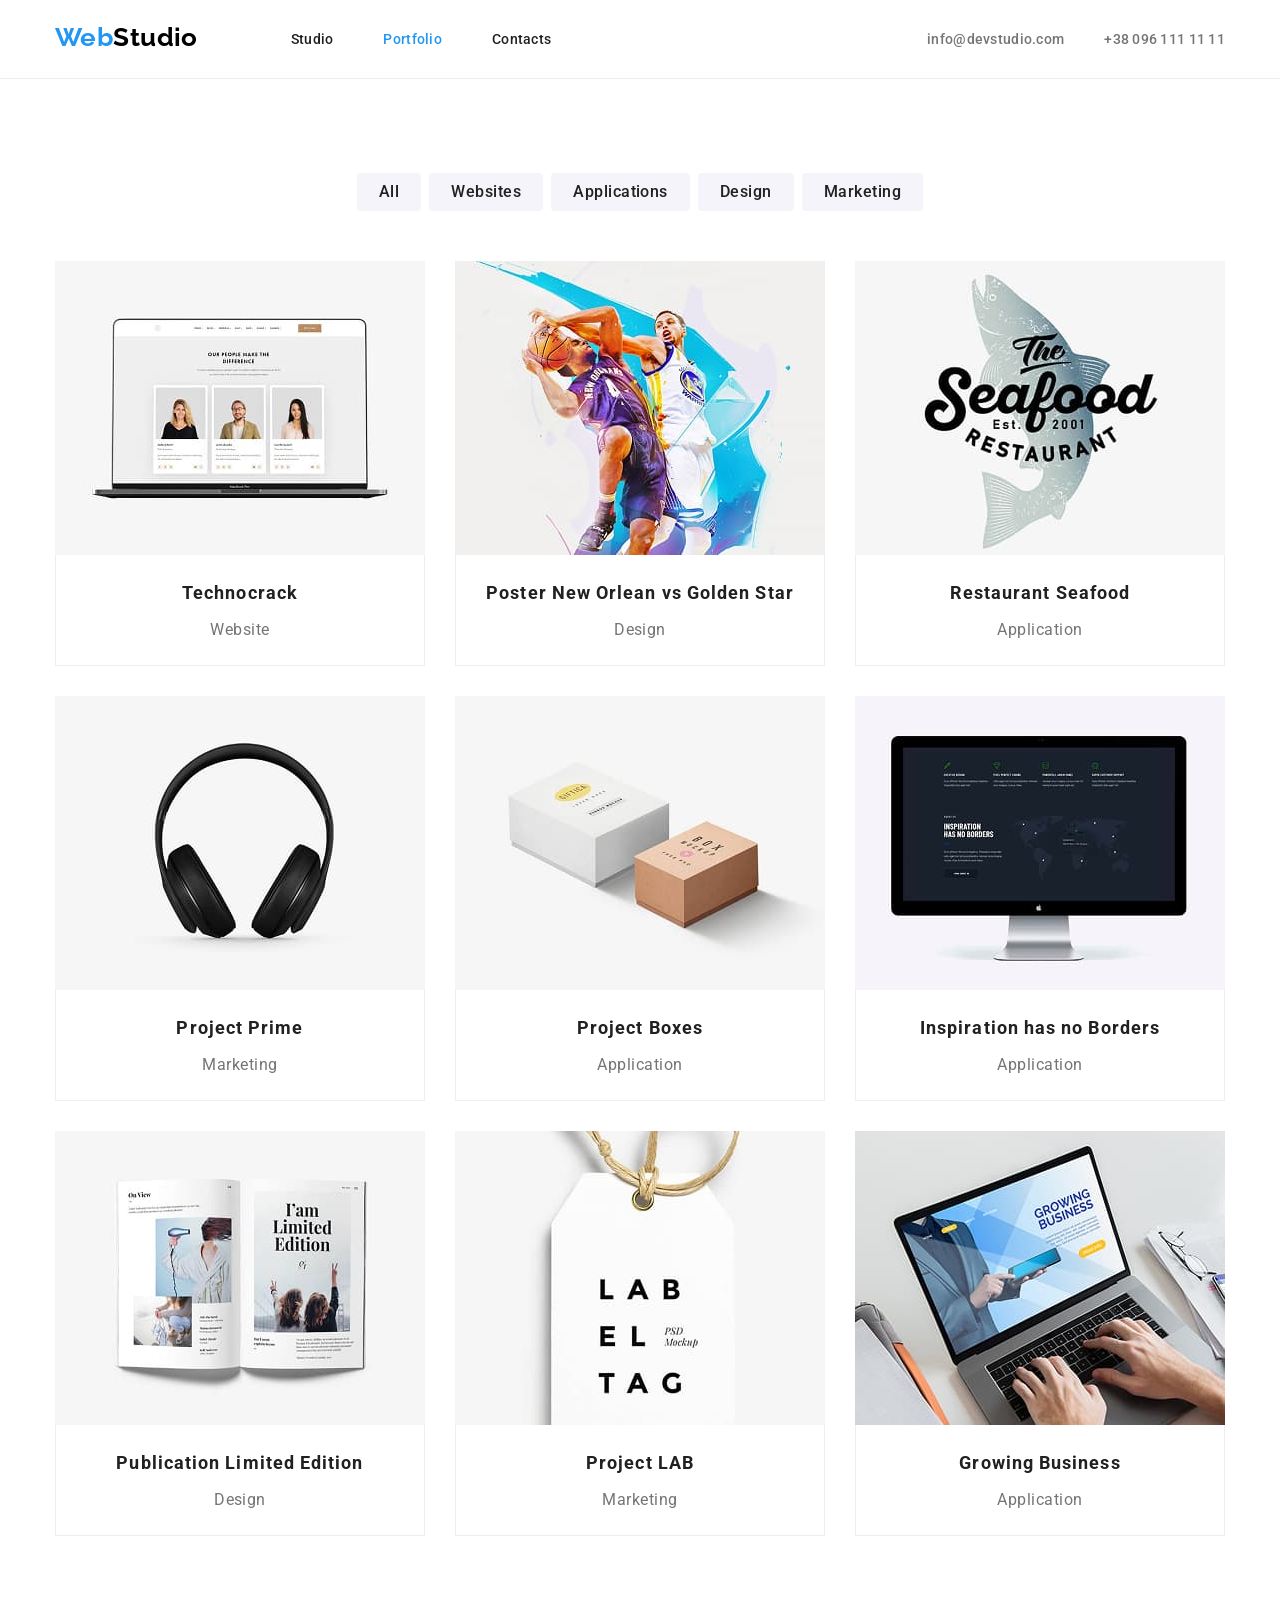
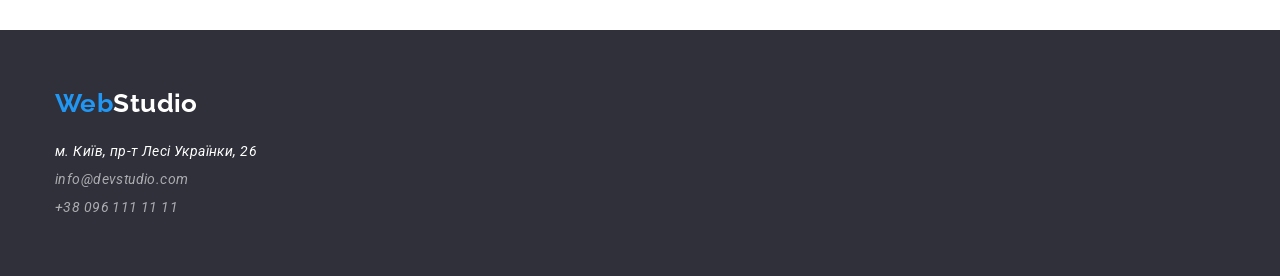
==== portfolio.html @ 304458f9 "basic styles" ====
<!doctype html>
<html lang="en">
  <head>
    <meta charset="UTF-8" />
    <meta name="viewport" content="width=device-width, initial-scale=1.0" />
    <title>WebStudio</title>
    <link rel="preconnect" href="https://fonts.googleapis.com" />
    <link rel="preconnect" href="https://fonts.gstatic.com" crossorigin />
    <link
      href="https://fonts.googleapis.com/css2?family=Raleway:ital,wght@0,100..900;1,100..900&family=Roboto:wght@100..900&display=swap"
      rel="stylesheet"
    />
    <link
      rel="stylesheet"
      href="https://cdnjs.cloudflare.com/ajax/libs/modern-normalize/3.0.1/modern-normalize.min.css"
    />
    <link rel="stylesheet" href="./css/common.css" />
    <link rel="stylesheet" href="./css/header.css" />
    <link rel="stylesheet" href="./css/portfolio.css" />
    <link rel="stylesheet" href="./css/footer.css" />
  </head>
  <body>
    <!-- header -->

    <header>
      <div class="container header-flex">
        <nav class="site-nav">
          <a class="logo" href="./index.html"
            ><span class="logo-accent">Web</span>Studio</a
          >

          <ul class="site-nav-list no-list-style">
            <li class="site-nav-list-item">
              <a class="site-nav-link" href="./index.html">Studio</a>
            </li>
            <li class="site-nav-list-item">
              <a class="site-nav-link current-page" href="./portfolio.html"
                >Portfolio</a
              >
            </li>
            <li class="site-nav-list-item">
              <a class="site-nav-link" href="">Contacts</a>
            </li>
          </ul>
        </nav>

        <ul class="contacts-list no-list-style">
          <li class="contacts-list-item">
            <a class="contacts-list-link" href="mailto:info@devstudio.com"
              >info@devstudio.com</a
            >
          </li>
          <li class="contacts-list-item">
            <a class="contacts-list-link" href="tel:+380961111111"
              >+38 096 111 11 11</a
            >
          </li>
        </ul>
      </div>
    </header>

    <main>
      <!-- Portfolio section -->

      <section class="section">
        <div class="container">
          <h1 class="visually-hidden">Portfolio</h1>
          <ul class="filter no-list-style">
            <li><button class="btn filter-btn" type="button">All</button></li>
            <li>
              <button class="btn filter-btn" type="button">Websites</button>
            </li>
            <li>
              <button class="btn filter-btn" type="button">Applications</button>
            </li>
            <li>
              <button class="btn filter-btn" type="button">Design</button>
            </li>
            <li>
              <button class="btn filter-btn" type="button">Marketing</button>
            </li>
          </ul>

          <ul class="portfolio-list no-list-style">
            <li>
              <a href="">
                <article class="product-card">
                  <img
                    src="./images/portfolio/technocrack.jpg"
                    alt="website technocrack"
                    width="370"
                    height="294"
                  />
                  <div class="card-descr-group">
                    <h2 class="card-title">Technocrack</h2>
                    <p class="card-descr">Website</p>
                  </div>
                </article>
              </a>
            </li>
            <li>
              <a href="">
                <article class="product-card">
                  <img
                    src="./images/portfolio/basketball.jpg"
                    alt="2 basketball players"
                    width="370"
                    height="294"
                  />
                  <div class="card-descr-group">
                    <h2 class="card-title">Poster New Orlean vs Golden Star</h2>
                    <p class="card-descr">Design</p>
                  </div>
                </article>
              </a>
            </li>
            <li>
              <a href="">
                <article class="product-card">
                  <img
                    src="./images/portfolio/seafood.jpg"
                    alt="seafood restaurant logo"
                    width="370"
                    height="294"
                  />
                  <div class="card-descr-group">
                    <h2 class="card-title">Restaurant Seafood</h2>
                    <p class="card-descr">Application</p>
                  </div>
                </article>
              </a>
            </li>
            <li>
              <a href="">
                <article class="product-card">
                  <img
                    src="./images/portfolio/project-prime.jpg"
                    alt="headphones"
                    width="370"
                    height="294"
                  />
                  <div class="card-descr-group">
                    <h2 class="card-title">Project Prime</h2>
                    <p class="card-descr">Marketing</p>
                  </div>
                </article>
              </a>
            </li>
            <li>
              <a href="">
                <article class="product-card">
                  <img
                    src="./images/portfolio/project-boxes.jpg"
                    alt="2 boxes"
                    width="370"
                    height="294"
                  />
                  <div class="card-descr-group">
                    <h2 class="card-title">Project Boxes</h2>
                    <p class="card-descr">Application</p>
                  </div>
                </article>
              </a>
            </li>
            <li>
              <a href="">
                <article class="product-card">
                  <img
                    src="./images/portfolio/Inspiration-has-no-borders.jpg"
                    alt="monitor"
                    width="370"
                    height="294"
                  />
                  <div class="card-descr-group">
                    <h2 class="card-title">Inspiration has no Borders</h2>
                    <p class="card-descr">Application</p>
                  </div>
                </article>
              </a>
            </li>
            <li>
              <a href="">
                <article class="product-card">
                  <img
                    src="./images/portfolio/book.jpg"
                    alt="book"
                    width="370"
                    height="294"
                  />
                  <div class="card-descr-group">
                    <h2 class="card-title">Publication Limited Edition</h2>
                    <p class="card-descr">Design</p>
                  </div>
                </article>
              </a>
            </li>
            <li>
              <a href="">
                <article class="product-card">
                  <img
                    src="./images/portfolio/project-lab.jpg"
                    alt="lable"
                    width="370"
                    height="294"
                  />
                  <div class="card-descr-group">
                    <h2 class="card-title">Project LAB</h2>
                    <p class="card-descr">Marketing</p>
                  </div>
                </article>
              </a>
            </li>
            <li>
              <a href="">
                <article class="product-card">
                  <img
                    src="./images/portfolio/desktop-app.jpg"
                    alt="typing hands on laptop keyboard"
                    width="370"
                    height="294"
                  />
                  <div class="card-descr-group">
                    <h2 class="card-title">Growing Business</h2>
                    <p class="card-descr">Application</p>
                  </div>
                </article>
              </a>
            </li>
          </ul>
        </div>
      </section>
    </main>

    <!-- Footer -->

    <footer class="footer">
      <div class="container">
        <a class="logo" href="./index.html"
          ><span class="logo-accent">Web</span>Studio</a
        >
        <address class="address">
          <p class="address-text">м. Київ, пр-т Лесі Українки, 26</p>

          <a class="address-link" href="mailto:info@devstudio.com"
            >info@devstudio.com</a
          >
          <a class="address-link" href="tel:+380961111111">+38 096 111 11 11</a>
        </address>
      </div>
    </footer>
  </body>
</html>
---- css/common.css ----
:root {
  --primary-gap: 30px;

  --primary-font-family: 'Roboto', sans-serif;
  --secondary-font-family: 'Raleway', sans-serif;

  --primary-font-color: #212121;
  --secondary-font-color: #757575;

  --accent-color: #2196f3;

  --primary-bg-color: #ffffff;
  --secondary-bg-color: #f5f4fa;

  --white-color: #ffffff;
  --black-color: #000000;
}

body {
  font-family: var(--primary-font-family);
  font-weight: 400;
  font-size: 14px;
  line-height: 1;
  letter-spacing: 0.03em;

  color: var(--primary-font-color);
  background-color: var(--primary-bg-color);
}

h1,
h2,
h3,
h4,
h5,
h6 {
  margin: 0;
  padding: 0;
}

img {
  display: block;
  max-width: 100%;
  height: auto;
}

a {
  text-decoration: none;
}

p {
  margin: 0;
}

.container {
  max-width: 1200px;
  padding: 0 15px;
  margin: 0 auto;
}

.section {
  padding: 94px 0;
}

.no-list-style {
  margin: 0;
  padding: 0;
  list-style: none;
}

.site-nav-link.current-page {
  color: var(--accent-color);
}

.visually-hidden {
  position: absolute;
  width: 0;
  height: 0;
  margin: -1px;
  border: 0;
  padding: 0;

  white-space: nowrap;
  clip-path: inset(100%);
  clip: rect(0 0 0 0);
  overflow: hidden;
}

.btn {
  border: none;
  border-radius: 4px;

  font-size: 16px;
}
---- css/header.css ----
header {
  border-bottom: 1px solid #ececec;
}
/* Site nav */

.header-flex {
  display: flex;
  flex-wrap: wrap;
  justify-content: space-between;
  align-items: center;
}

.site-nav {
  display: flex;
  flex-wrap: wrap;
}

.logo {
  display: inline-block;
  padding: 24px 0;
  font-family: var(--secondary-font-family);
  font-weight: 700;
  font-size: 26px;
  line-height: 1;

  color: var(--black-color);
}

.logo-accent {
  color: var(--accent-color);
}

.site-nav-list {
  display: flex;
  flex-wrap: wrap;
  align-items: center;
  margin-left: 93px;
  gap: 50px;
}

.site-nav-list,
.contacts-list-link {
  font-weight: 500;
}

.site-nav-link {
  display: inline-block;
  padding: 32px 0;

  letter-spacing: 0.02em;
  color: var(--primary-font-color);
}

.site-nav-link:hover,
.site-nav-link:focus,
.contacts-list-link:hover,
.contacts-list-link:focus {
  color: var(--accent-color);
}

.contacts-list {
  display: flex;
  flex-wrap: wrap;
  gap: 40px;
}

.contacts-list-link {
  display: inline-block;
  padding: 32px 0;

  letter-spacing: 0.02em;
  color: var(--secondary-font-color);
}
---- css/portfolio.css ----
/* Filter */

.filter {
  display: flex;
  flex-wrap: wrap;
  justify-content: center;
  gap: 8px;
}

.filter-btn {
  padding: 6px 22px;

  font-weight: 500;
  line-height: 1.63;
  letter-spacing: 0.03em;

  color: var(--primary-font-color);
  background-color: var(--secondary-bg-color);
}

.filter-btn:hover,
.filter-btn:focus {
  cursor: pointer;

  color: var(--white-color);
  background-color: var(--accent-color);
  box-shadow: 0px 3px 1px 0px #0000001a;
}

/* Portfolio */

.portfolio-list {
  display: flex;
  flex-wrap: wrap;
  gap: var(--primary-gap);
  margin-top: 50px;
}

.product-card {
  background-color: var(--white-color);
}

.card-descr-group {
  padding: 20px 24px;
  border-left: 1px solid #eeeeee;
  border-right: 1px solid #eeeeee;
  border-bottom: 1px solid #eeeeee;

  text-align: center;
}

.card-title {
  font-weight: 700;
  font-size: 18px;
  line-height: 2;
  letter-spacing: 0.06em;
  color: var(--primary-font-color);
}

.card-descr {
  padding-top: 4px;

  font-size: 16px;
  line-height: 1.88;
  letter-spacing: 0.03em;
  color: var(--secondary-font-color);
}
---- css/footer.css ----
.footer {
  padding: 60px 0;

  background-color: #2f303a;
}

.footer .logo {
  padding: 0;

  color: var(--white-color);
}

.address-text {
  margin-top: 28px;

  color: var(--white-color);
}

.address-text,
.address-link {
  line-height: 1.14;
}

.address-link {
  display: block;
  margin-top: 12px;

  color: rgba(255, 255, 255, 0.6);
}

.address-link:hover {
  color: var(--white-color);
}
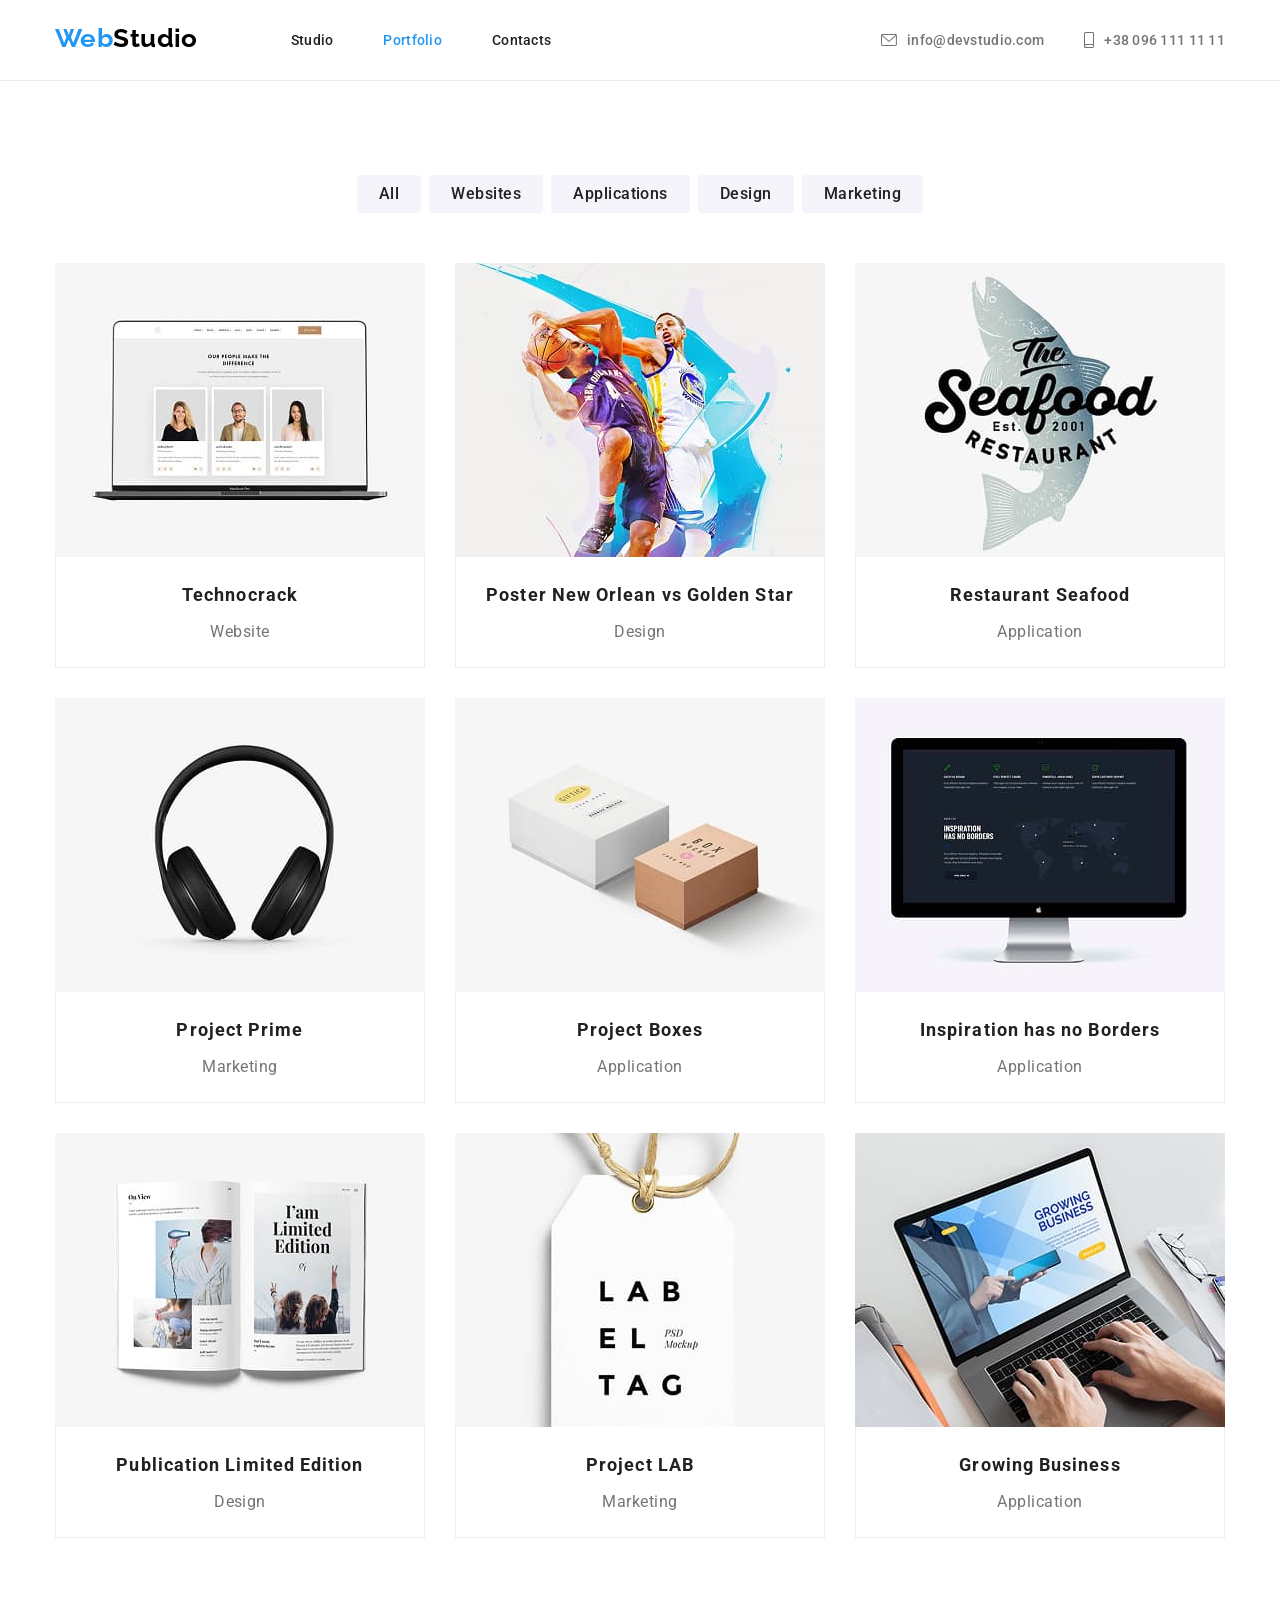
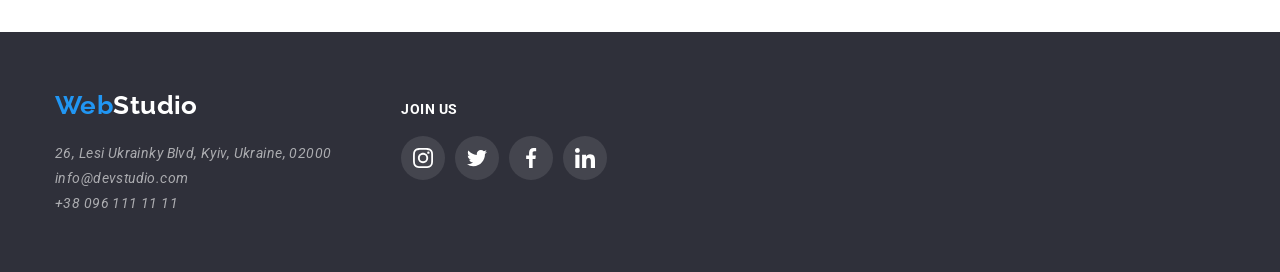
==== commit 8a858140: "feat(layout): add clients section and social icons - Added SVG sprite integration for icons - Implem" ====
--- a/portfolio.html
+++ b/portfolio.html
@@ -18,6 +18,7 @@
     <link rel="stylesheet" href="./css/header.css" />
     <link rel="stylesheet" href="./css/portfolio.css" />
     <link rel="stylesheet" href="./css/footer.css" />
+    <link rel="stylesheet" href="./css/social.css" />
   </head>
   <body>
     <!-- header -->
@@ -46,13 +47,20 @@
 
         <ul class="contacts-list no-list-style">
           <li class="contacts-list-item">
-            <a class="contacts-list-link" href="mailto:info@devstudio.com"
-              >info@devstudio.com</a
+            <a class="contacts-list-link" href="mailto:info@devstudio.com">
+              <svg class="contacts-list-icon" width="16" height="12">
+                <use href="./images/svg/sprite.svg#envelope"></use>
+              </svg>
+              info@devstudio.com</a
             >
           </li>
+
           <li class="contacts-list-item">
-            <a class="contacts-list-link" href="tel:+380961111111"
-              >+38 096 111 11 11</a
+            <a class="contacts-list-link" href="tel:+380961111111">
+              <svg class="contacts-list-icon" width="10" height="16">
+                <use href="./images/svg/sprite.svg#smartphone"></use>
+              </svg>
+              +38 096 111 11 11</a
             >
           </li>
         </ul>
@@ -234,18 +242,77 @@
     <!-- Footer -->
 
     <footer class="footer">
-      <div class="container">
-        <a class="logo" href="./index.html"
-          ><span class="logo-accent">Web</span>Studio</a
-        >
-        <address class="address">
-          <p class="address-text">м. Київ, пр-т Лесі Українки, 26</p>
-
-          <a class="address-link" href="mailto:info@devstudio.com"
-            >info@devstudio.com</a
+      <div class="container footer-flex">
+        <div class="footer-address-group">
+          <a class="logo" href="./index.html"
+            ><span class="logo-accent">Web</span>Studio</a
           >
-          <a class="address-link" href="tel:+380961111111">+38 096 111 11 11</a>
-        </address>
+          <address class="address">
+            <a
+              class="address-link"
+              href="https://www.google.com/maps/place/Lesi+Ukrainky+Blvd,+26,+Kyiv,+Ukraine,+02000/@50.4269623,30.5365476,17z/data=!4m15!1m8!3m7!1s0x40d4cf0e0523dcbb:0xa691be4b6b7d4104!2sLesi+Ukrainky+Blvd,+26,+Kyiv,+Ukraine,+02000!3b1!8m2!3d50.4269589!4d30.5391279!16s%2Fg%2F11tcjrqxc6!3m5!1s0x40d4cf0e0523dcbb:0xa691be4b6b7d4104!8m2!3d50.4269589!4d30.5391279!16s%2Fg%2F11tcjrqxc6?authuser=0&entry=ttu&g_ep=EgoyMDI2MDYyNC4wIKXMDSoASAFQAw%3D%3D"
+              >26, Lesi Ukrainky Blvd, Kyiv, Ukraine, 02000</a
+            >
+
+            <a class="address-link" href="mailto:info@devstudio.com"
+              >info@devstudio.com</a
+            >
+            <a class="address-link" href="tel:+380961111111"
+              >+38 096 111 11 11</a
+            >
+          </address>
+        </div>
+
+        <section>
+          <h2 class="join-us-title">JOIN US</h2>
+
+          <ul class="social-list footer-social-list no-list-style">
+            <li class="social-list-item">
+              <a
+                class="social-link footer-social-link-color"
+                href="https://instagram.com"
+                aria-label="instagram link"
+              >
+                <svg class="social-icon" width="20" height="20">
+                  <use href="./images/svg/sprite.svg#instagram"></use>
+                </svg>
+              </a>
+            </li>
+            <li class="social-list-item">
+              <a
+                class="social-link footer-social-link-color"
+                href="https://twitter.com"
+                aria-label="twitter link"
+              >
+                <svg class="social-icon" width="20" height="20">
+                  <use href="./images/svg/sprite.svg#twitter"></use>
+                </svg>
+              </a>
+            </li>
+            <li class="social-list-item">
+              <a
+                class="social-link footer-social-link-color"
+                href="https://www.facebook.com/"
+                aria-label="facebook link"
+              >
+                <svg class="social-icon" width="20" height="20">
+                  <use href="./images/svg/sprite.svg#facebook"></use>
+                </svg>
+              </a>
+            </li>
+            <li class="social-list-item">
+              <a
+                class="social-link footer-social-link-color"
+                href="https://www.linkedin.com/"
+                aria-label="linkedin link"
+              >
+                <svg class="social-icon" width="20" height="20">
+                  <use href="./images/svg/sprite.svg#linkedin"></use>
+                </svg>
+              </a>
+            </li>
+          </ul>
+        </section>
       </div>
     </footer>
   </body>
--- a/css/common.css
+++ b/css/common.css
@@ -14,6 +14,8 @@
 
   --white-color: #ffffff;
   --black-color: #000000;
+  --hero-overlay-color: rgba(47, 48, 58, 0.4);
+  --secondary-color: #afb1b8;
 }
 
 body {
@@ -90,4 +92,6 @@
   border-radius: 4px;
 
   font-size: 16px;
+
+  cursor: pointer;
 }
--- a/css/header.css
+++ b/css/header.css
@@ -61,13 +61,20 @@
 .contacts-list {
   display: flex;
   flex-wrap: wrap;
+  align-items: center;
   gap: 40px;
 }
 
 .contacts-list-link {
-  display: inline-block;
+  display: flex;
+  align-items: center;
+  gap: 10px;
   padding: 32px 0;
 
   letter-spacing: 0.02em;
   color: var(--secondary-font-color);
 }
+
+.contacts-list-icon {
+  fill: currentColor;
+}
--- a/css/footer.css
+++ b/css/footer.css
@@ -10,24 +10,38 @@
   color: var(--white-color);
 }
 
-.address-text {
+.address {
   margin-top: 28px;
-
-  color: var(--white-color);
 }
 
-.address-text,
 .address-link {
   line-height: 1.14;
 }
 
 .address-link {
   display: block;
-  margin-top: 12px;
 
   color: rgba(255, 255, 255, 0.6);
 }
 
-.address-link:hover {
+.address-link:not(:first-child) {
+  margin-top: 9px;
+}
+
+.address-link:hover,
+.address-link:focus {
   color: var(--white-color);
 }
+
+.footer-flex {
+  display: flex;
+  gap: 70px;
+
+  align-items: baseline;
+}
+
+.join-us-title {
+  font-weight: 700;
+  font-size: 14px;
+  color: var(--white-color);
+}
--- a/css/social.css
+++ b/css/social.css
@@ -0,0 +1,36 @@
+.social-list {
+  display: flex;
+  gap: 10px;
+  margin-top: 16px;
+}
+
+.social-link {
+  display: block;
+
+  width: 44px;
+  height: 44px;
+  padding: 12px;
+  border-radius: 50%;
+
+  color: var(--secondary-color);
+  background-color: var(--white-color);
+}
+
+.social-icon {
+  fill: currentColor;
+}
+
+.social-link:hover,
+.social-link:focus {
+  background-color: var(--accent-color);
+  color: var(--white-color);
+}
+
+.footer-social-list {
+  margin-top: 20px;
+}
+
+.footer-social-link-color {
+  color: var(--white-color);
+  background-color: rgba(255, 255, 255, 0.1);
+}
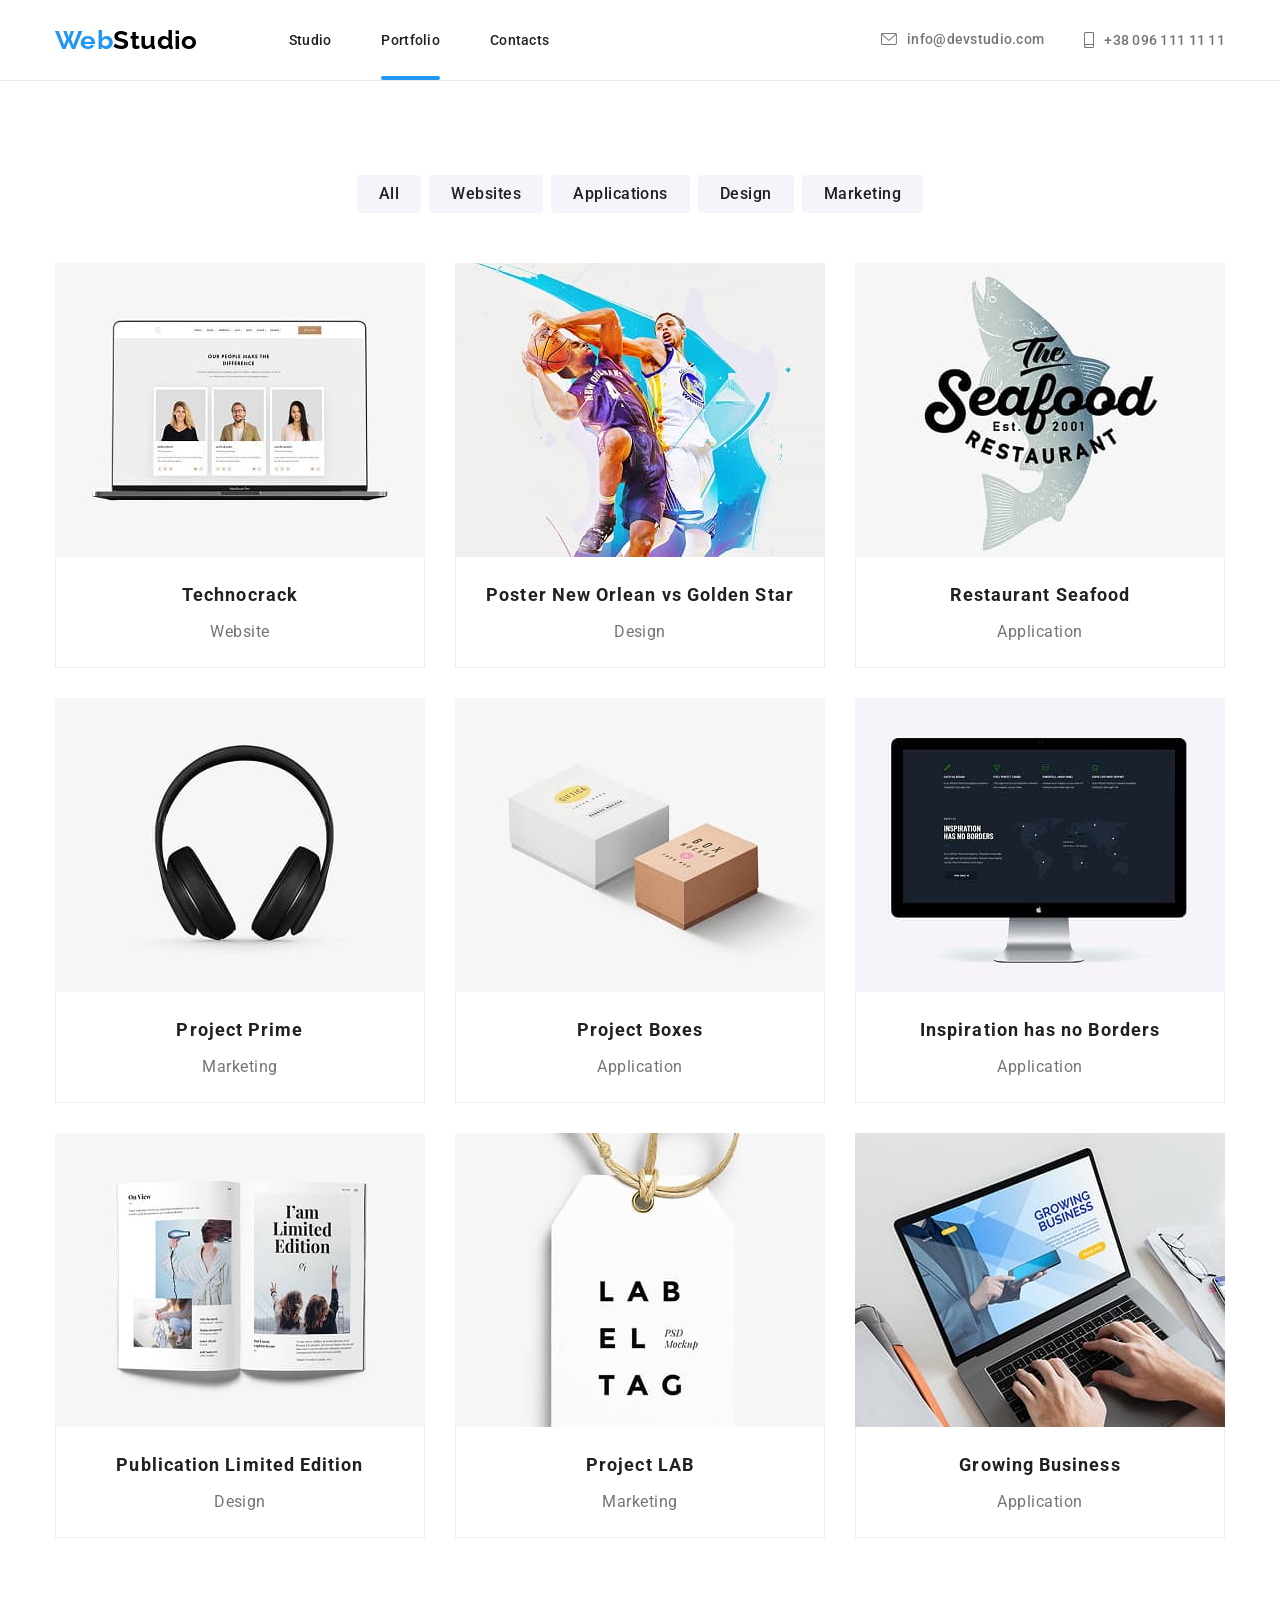
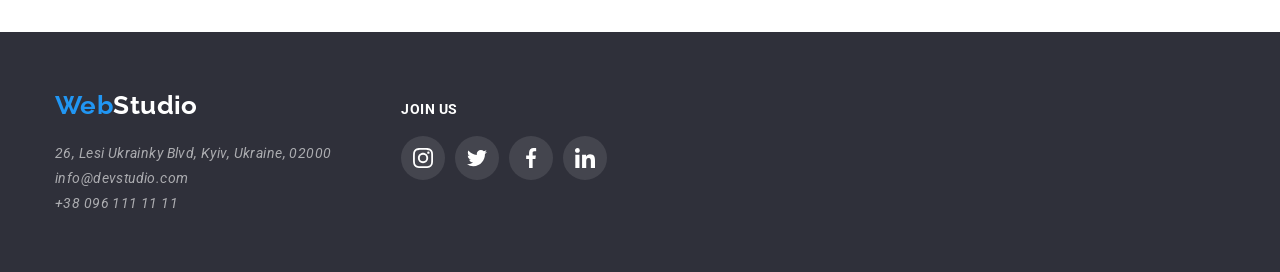
==== commit 6eb50f3b: "feat: initial commit with modal, portfolio overlays and layout" ====
--- a/portfolio.html
+++ b/portfolio.html
@@ -91,14 +91,23 @@
 
           <ul class="portfolio-list no-list-style">
             <li>
-              <a href="">
-                <article class="product-card">
-                  <img
-                    src="./images/portfolio/technocrack.jpg"
-                    alt="website technocrack"
-                    width="370"
-                    height="294"
-                  />
+              <a href="#" class="portfolio-link">
+                <article class="product-card">
+                  <div class="product-card-overlay">
+                    <img
+                      src="./images/portfolio/technocrack.jpg"
+                      alt="website technocrack"
+                      width="370"
+                      height="294"
+                    />
+                    <p class="product-overlay-text">
+                      Lorem ipsum dolor, sit amet consectetur adipisicing elit.
+                      Dolore exercitationem necessitatibus accusamus sapiente
+                      id? Esse voluptatibus molestias asperiores facilis. Veniam
+                      magnam impedit quae voluptas quos consectetur quisquam
+                      explicabo excepturi temporibus?
+                    </p>
+                  </div>
                   <div class="card-descr-group">
                     <h2 class="card-title">Technocrack</h2>
                     <p class="card-descr">Website</p>
@@ -107,14 +116,23 @@
               </a>
             </li>
             <li>
-              <a href="">
-                <article class="product-card">
-                  <img
-                    src="./images/portfolio/basketball.jpg"
-                    alt="2 basketball players"
-                    width="370"
-                    height="294"
-                  />
+              <a href="#" class="portfolio-link">
+                <article class="product-card">
+                  <div class="product-card-overlay">
+                    <img
+                      src="./images/portfolio/basketball.jpg"
+                      alt="2 basketball players"
+                      width="370"
+                      height="294"
+                    />
+                    <p class="product-overlay-text">
+                      Lorem ipsum dolor, sit amet consectetur adipisicing elit.
+                      Dolore exercitationem necessitatibus accusamus sapiente
+                      id? Esse voluptatibus molestias asperiores facilis. Veniam
+                      magnam impedit quae voluptas quos consectetur quisquam
+                      explicabo excepturi temporibus?
+                    </p>
+                  </div>
                   <div class="card-descr-group">
                     <h2 class="card-title">Poster New Orlean vs Golden Star</h2>
                     <p class="card-descr">Design</p>
@@ -123,14 +141,23 @@
               </a>
             </li>
             <li>
-              <a href="">
-                <article class="product-card">
-                  <img
-                    src="./images/portfolio/seafood.jpg"
-                    alt="seafood restaurant logo"
-                    width="370"
-                    height="294"
-                  />
+              <a href="#" class="portfolio-link">
+                <article class="product-card">
+                  <div class="product-card-overlay">
+                    <img
+                      src="./images/portfolio/seafood.jpg"
+                      alt="seafood restaurant logo"
+                      width="370"
+                      height="294"
+                    />
+                    <p class="product-overlay-text">
+                      Lorem ipsum dolor, sit amet consectetur adipisicing elit.
+                      Dolore exercitationem necessitatibus accusamus sapiente
+                      id? Esse voluptatibus molestias asperiores facilis. Veniam
+                      magnam impedit quae voluptas quos consectetur quisquam
+                      explicabo excepturi temporibus?
+                    </p>
+                  </div>
                   <div class="card-descr-group">
                     <h2 class="card-title">Restaurant Seafood</h2>
                     <p class="card-descr">Application</p>
@@ -139,14 +166,23 @@
               </a>
             </li>
             <li>
-              <a href="">
-                <article class="product-card">
-                  <img
-                    src="./images/portfolio/project-prime.jpg"
-                    alt="headphones"
-                    width="370"
-                    height="294"
-                  />
+              <a href="#" class="portfolio-link">
+                <article class="product-card">
+                  <div class="product-card-overlay">
+                    <img
+                      src="./images/portfolio/project-prime.jpg"
+                      alt="headphones"
+                      width="370"
+                      height="294"
+                    />
+                    <p class="product-overlay-text">
+                      Lorem ipsum dolor, sit amet consectetur adipisicing elit.
+                      Dolore exercitationem necessitatibus accusamus sapiente
+                      id? Esse voluptatibus molestias asperiores facilis. Veniam
+                      magnam impedit quae voluptas quos consectetur quisquam
+                      explicabo excepturi temporibus?
+                    </p>
+                  </div>
                   <div class="card-descr-group">
                     <h2 class="card-title">Project Prime</h2>
                     <p class="card-descr">Marketing</p>
@@ -155,14 +191,23 @@
               </a>
             </li>
             <li>
-              <a href="">
-                <article class="product-card">
-                  <img
-                    src="./images/portfolio/project-boxes.jpg"
-                    alt="2 boxes"
-                    width="370"
-                    height="294"
-                  />
+              <a href="#" class="portfolio-link">
+                <article class="product-card">
+                  <div class="product-card-overlay">
+                    <img
+                      src="./images/portfolio/project-boxes.jpg"
+                      alt="2 boxes"
+                      width="370"
+                      height="294"
+                    />
+                    <p class="product-overlay-text">
+                      Lorem ipsum dolor, sit amet consectetur adipisicing elit.
+                      Dolore exercitationem necessitatibus accusamus sapiente
+                      id? Esse voluptatibus molestias asperiores facilis. Veniam
+                      magnam impedit quae voluptas quos consectetur quisquam
+                      explicabo excepturi temporibus?
+                    </p>
+                  </div>
                   <div class="card-descr-group">
                     <h2 class="card-title">Project Boxes</h2>
                     <p class="card-descr">Application</p>
@@ -171,14 +216,23 @@
               </a>
             </li>
             <li>
-              <a href="">
-                <article class="product-card">
-                  <img
-                    src="./images/portfolio/Inspiration-has-no-borders.jpg"
-                    alt="monitor"
-                    width="370"
-                    height="294"
-                  />
+              <a href="#" class="portfolio-link">
+                <article class="product-card">
+                  <div class="product-card-overlay">
+                    <img
+                      src="./images/portfolio/Inspiration-has-no-borders.jpg"
+                      alt="monitor"
+                      width="370"
+                      height="294"
+                    />
+                    <p class="product-overlay-text">
+                      Lorem ipsum dolor, sit amet consectetur adipisicing elit.
+                      Dolore exercitationem necessitatibus accusamus sapiente
+                      id? Esse voluptatibus molestias asperiores facilis. Veniam
+                      magnam impedit quae voluptas quos consectetur quisquam
+                      explicabo excepturi temporibus?
+                    </p>
+                  </div>
                   <div class="card-descr-group">
                     <h2 class="card-title">Inspiration has no Borders</h2>
                     <p class="card-descr">Application</p>
@@ -187,14 +241,23 @@
               </a>
             </li>
             <li>
-              <a href="">
-                <article class="product-card">
-                  <img
-                    src="./images/portfolio/book.jpg"
-                    alt="book"
-                    width="370"
-                    height="294"
-                  />
+              <a href="#" class="portfolio-link">
+                <article class="product-card">
+                  <div class="product-card-overlay">
+                    <img
+                      src="./images/portfolio/book.jpg"
+                      alt="book"
+                      width="370"
+                      height="294"
+                    />
+                    <p class="product-overlay-text">
+                      Lorem ipsum dolor, sit amet consectetur adipisicing elit.
+                      Dolore exercitationem necessitatibus accusamus sapiente
+                      id? Esse voluptatibus molestias asperiores facilis. Veniam
+                      magnam impedit quae voluptas quos consectetur quisquam
+                      explicabo excepturi temporibus?
+                    </p>
+                  </div>
                   <div class="card-descr-group">
                     <h2 class="card-title">Publication Limited Edition</h2>
                     <p class="card-descr">Design</p>
@@ -203,14 +266,23 @@
               </a>
             </li>
             <li>
-              <a href="">
-                <article class="product-card">
-                  <img
-                    src="./images/portfolio/project-lab.jpg"
-                    alt="lable"
-                    width="370"
-                    height="294"
-                  />
+              <a href="#" class="portfolio-link">
+                <article class="product-card">
+                  <div class="product-card-overlay">
+                    <img
+                      src="./images/portfolio/project-lab.jpg"
+                      alt="lable"
+                      width="370"
+                      height="294"
+                    />
+                    <p class="product-overlay-text">
+                      Lorem ipsum dolor, sit amet consectetur adipisicing elit.
+                      Dolore exercitationem necessitatibus accusamus sapiente
+                      id? Esse voluptatibus molestias asperiores facilis. Veniam
+                      magnam impedit quae voluptas quos consectetur quisquam
+                      explicabo excepturi temporibus?
+                    </p>
+                  </div>
                   <div class="card-descr-group">
                     <h2 class="card-title">Project LAB</h2>
                     <p class="card-descr">Marketing</p>
@@ -219,14 +291,23 @@
               </a>
             </li>
             <li>
-              <a href="">
-                <article class="product-card">
-                  <img
-                    src="./images/portfolio/desktop-app.jpg"
-                    alt="typing hands on laptop keyboard"
-                    width="370"
-                    height="294"
-                  />
+              <a href="#" class="portfolio-link">
+                <article class="product-card">
+                  <div class="product-card-overlay">
+                    <img
+                      src="./images/portfolio/desktop-app.jpg"
+                      alt="typing hands on laptop keyboard"
+                      width="370"
+                      height="294"
+                    />
+                    <p class="product-overlay-text">
+                      Lorem ipsum dolor, sit amet consectetur adipisicing elit.
+                      Dolore exercitationem necessitatibus accusamus sapiente
+                      id? Esse voluptatibus molestias asperiores facilis. Veniam
+                      magnam impedit quae voluptas quos consectetur quisquam
+                      explicabo excepturi temporibus?
+                    </p>
+                  </div>
                   <div class="card-descr-group">
                     <h2 class="card-title">Growing Business</h2>
                     <p class="card-descr">Application</p>
@@ -315,5 +396,7 @@
         </section>
       </div>
     </footer>
+
+    <!-- <script src="./js/modal.js"></script> -->
   </body>
 </html>
--- a/css/common.css
+++ b/css/common.css
@@ -16,6 +16,9 @@
   --black-color: #000000;
   --hero-overlay-color: rgba(47, 48, 58, 0.4);
   --secondary-color: #afb1b8;
+
+  --timing-fn: cubic-bezier(0.4, 0, 0.2, 1);
+  --duration: 250ms;
 }
 
 body {
@@ -45,7 +48,10 @@
   height: auto;
 }
 
-a {
+a:link,
+a:visited,
+a:hover,
+a:active {
   text-decoration: none;
 }
 
@@ -54,6 +60,7 @@
 }
 
 .container {
+  /* width: 1200px; */
   max-width: 1200px;
   padding: 0 15px;
   margin: 0 auto;
@@ -69,8 +76,23 @@
   list-style: none;
 }
 
-.site-nav-link.current-page {
-  color: var(--accent-color);
+.site-nav-link {
+  position: relative;
+}
+
+.current-page::after {
+  position: absolute;
+  bottom: -1px;
+  left: 0;
+
+  display: block;
+  content: '';
+  width: 100%;
+  height: 4px;
+  border: none;
+  border-radius: 2px;
+
+  background-color: var(--accent-color);
 }
 
 .visually-hidden {
--- a/css/header.css
+++ b/css/header.css
@@ -1,23 +1,26 @@
 header {
   border-bottom: 1px solid #ececec;
 }
+
 /* Site nav */
 
 .header-flex {
   display: flex;
   flex-wrap: wrap;
   justify-content: space-between;
-  align-items: center;
+  max-width: 1200px;
 }
 
 .site-nav {
   display: flex;
   flex-wrap: wrap;
+  gap: 91px;
+
+  max-width: 1200px;
 }
 
 .logo {
-  display: inline-block;
-  padding: 24px 0;
+  padding: 27px 0;
   font-family: var(--secondary-font-family);
   font-weight: 700;
   font-size: 26px;
@@ -34,7 +37,6 @@
   display: flex;
   flex-wrap: wrap;
   align-items: center;
-  margin-left: 93px;
   gap: 50px;
 }
 
@@ -49,6 +51,8 @@
 
   letter-spacing: 0.02em;
   color: var(--primary-font-color);
+
+  transition: color var(--duration) var(--timing-fn);
 }
 
 .site-nav-link:hover,
@@ -61,7 +65,6 @@
 .contacts-list {
   display: flex;
   flex-wrap: wrap;
-  align-items: center;
   gap: 40px;
 }
 
@@ -73,6 +76,8 @@
 
   letter-spacing: 0.02em;
   color: var(--secondary-font-color);
+
+  transition: color var(--duration) var(--timing-fn);
 }
 
 .contacts-list-icon {
--- a/css/portfolio.css
+++ b/css/portfolio.css
@@ -16,6 +16,11 @@
 
   color: var(--primary-font-color);
   background-color: var(--secondary-bg-color);
+
+  transition:
+    background-color var(--duration) var(--timing-fn),
+    color var(--duration) var(--timing-fn),
+    box-shadow var(--duration) var(--timing-fn);
 }
 
 .filter-btn:hover,
@@ -36,8 +41,46 @@
   margin-top: 50px;
 }
 
+.portfolio-link:hover .product-overlay-text,
+.portfolio-link:focus .product-overlay-text {
+  transform: translate3d(0, 0, 0);
+  opacity: 1;
+}
+
 .product-card {
+  max-width: 370px;
   background-color: var(--white-color);
+}
+
+.product-card-overlay {
+  position: relative;
+  width: 100%;
+  overflow: hidden;
+}
+
+.product-overlay-text {
+  position: absolute;
+  top: 0;
+  left: 0;
+  width: 100%;
+  height: 100%;
+  padding: 24px;
+
+  transform: translate3d(0, 100%, 0);
+  opacity: 0;
+
+  transition:
+    transform var(--duration) var(--timing-fn),
+    opacity var(--duration) var(--timing-fn);
+
+  font-size: 18px;
+  line-height: 1.56;
+  color: var(--white-color);
+  background-color: rgba(33, 150, 243, 0.9);
+}
+
+.link-no-text-decor {
+  text-decoration: none;
 }
 
 .card-descr-group {
--- a/css/footer.css
+++ b/css/footer.css
@@ -22,6 +22,8 @@
   display: block;
 
   color: rgba(255, 255, 255, 0.6);
+
+  transition: color var(--duration) var(--timing-fn);
 }
 
 .address-link:not(:first-child) {
@@ -35,6 +37,7 @@
 
 .footer-flex {
   display: flex;
+  flex-wrap: wrap;
   gap: 70px;
 
   align-items: baseline;
--- a/css/social.css
+++ b/css/social.css
@@ -1,5 +1,6 @@
 .social-list {
   display: flex;
+  flex-wrap: balance;
   gap: 10px;
   margin-top: 16px;
 }
@@ -14,6 +15,10 @@
 
   color: var(--secondary-color);
   background-color: var(--white-color);
+
+  transition:
+    background-color var(--duration) var(--timing-fn),
+    color var(--duration) var(--timing-fn);
 }
 
 .social-icon {
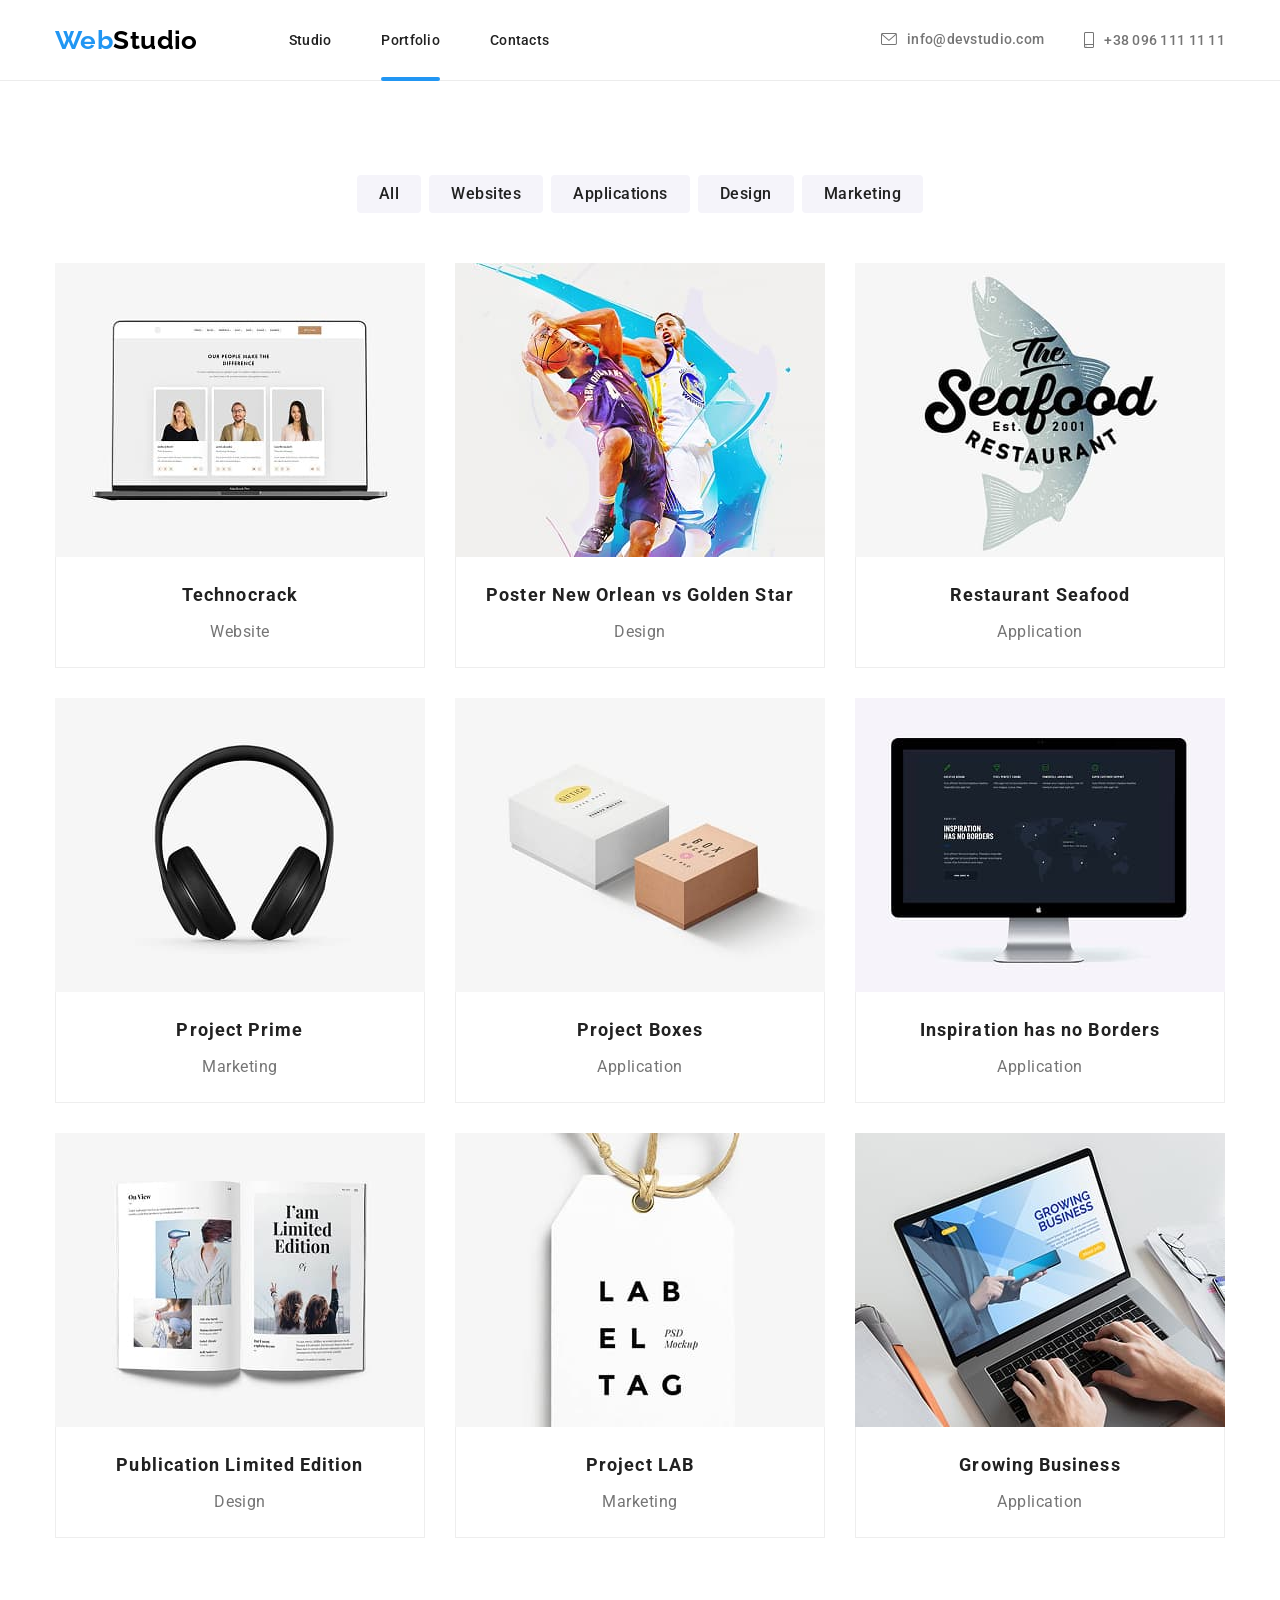
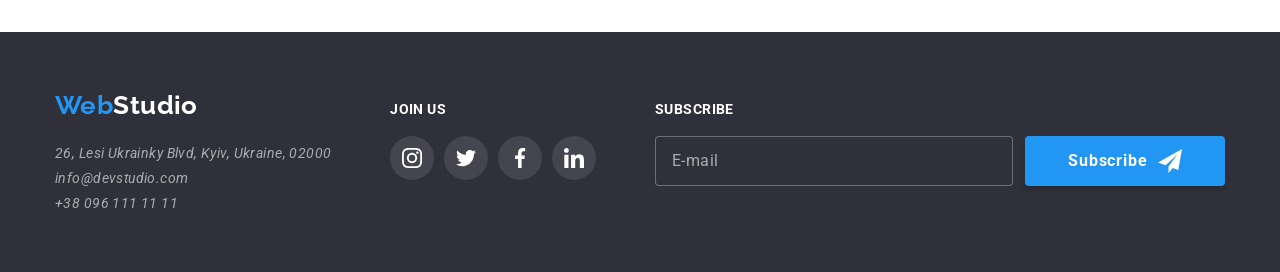
==== commit b0d767e9: "feat: implement feedback form (markup, custom checkbox, styles) and refactor codebase" ====
--- a/portfolio.html
+++ b/portfolio.html
@@ -40,7 +40,7 @@
               >
             </li>
             <li class="site-nav-list-item">
-              <a class="site-nav-link" href="">Contacts</a>
+              <a class="site-nav-link" href="#">Contacts</a>
             </li>
           </ul>
         </nav>
@@ -394,9 +394,33 @@
             </li>
           </ul>
         </section>
+
+        <section>
+          <b class="visually-hidden">Subscribe</b>
+          <form class="subscribe-form">
+            <div class="subscribe-form-field" role="group">
+              <label for="subscribe" class="subscribe-label"> SUBSCRIBE </label>
+
+              <input
+                type="email"
+                name="email"
+                class="subscribe-input"
+                id="subscribe"
+                placeholder="E-mail"
+                required
+              />
+            </div>
+
+            <button type="submit" class="btn main-btn subscribe-btn">
+              Subscribe
+
+              <svg class="subscribe-icon" width="24" height="24">
+                <use href="./images/svg/sprite.svg#send"></use>
+              </svg>
+            </button>
+          </form>
+        </section>
       </div>
     </footer>
-
-    <!-- <script src="./js/modal.js"></script> -->
   </body>
 </html>
--- a/css/common.css
+++ b/css/common.css
@@ -60,7 +60,6 @@
 }
 
 .container {
-  /* width: 1200px; */
   max-width: 1200px;
   padding: 0 15px;
   margin: 0 auto;
@@ -82,7 +81,7 @@
 
 .current-page::after {
   position: absolute;
-  bottom: -1px;
+  bottom: -2px;
   left: 0;
 
   display: block;
@@ -117,3 +116,22 @@
 
   cursor: pointer;
 }
+
+.main-btn {
+  min-width: 200px;
+  padding: 10px 55px;
+
+  background-color: var(--accent-color);
+  color: var(--white-color);
+
+  font-weight: 700;
+  line-height: 1.88;
+  letter-spacing: 0.06em;
+
+  box-shadow: 0px 4px 4px 0px rgba(0, 0, 0, 0.15);
+}
+
+.btn--centered {
+  display: block;
+  margin: 0 auto;
+}
--- a/css/footer.css
+++ b/css/footer.css
@@ -38,7 +38,7 @@
 .footer-flex {
   display: flex;
   flex-wrap: wrap;
-  gap: 70px;
+  justify-content: space-between;
 
   align-items: baseline;
 }
@@ -48,3 +48,64 @@
   font-size: 14px;
   color: var(--white-color);
 }
+
+.subscribe-form {
+  display: flex;
+  flex-wrap: wrap;
+  justify-content: flex-end;
+  align-items: flex-end;
+  gap: 12px;
+
+  width: 100%;
+}
+
+.subscribe-form-field {
+  display: flex;
+  flex-direction: column;
+  justify-content: center;
+  align-items: flex-start;
+  gap: 20px;
+}
+
+.subscribe-label {
+  font-weight: 700;
+  color: var(--white-color);
+}
+
+.subscribe-input {
+  min-width: 358px;
+  padding: 14px 16px;
+
+  border: 1px solid rgba(255, 255, 255, 0.3);
+  border-radius: 4px;
+
+  font-size: 16px;
+  line-height: 1.25;
+  letter-spacing: 0.03em;
+
+  color: var(--white-color);
+  background-color: #2f303a;
+
+  transition: border var(--duration) var(--timing-fn);
+}
+
+.subscribe-input::placeholder {
+  color: rgba(255, 255, 255, 0.6);
+}
+
+.subscribe-input:focus-visible {
+  outline: 1px solid var(--accent-color);
+  border: 1px solid var(--accent-color);
+}
+
+.subscribe-btn {
+  display: flex;
+  justify-content: center;
+  align-items: center;
+  gap: 10px;
+  padding: 10px 28px;
+}
+
+.subscribe-icon {
+  fill: var(--white-color);
+}
--- a/css/social.css
+++ b/css/social.css
@@ -1,5 +1,6 @@
 .social-list {
   display: flex;
+  flex-wrap: wrap;
   flex-wrap: balance;
   gap: 10px;
   margin-top: 16px;
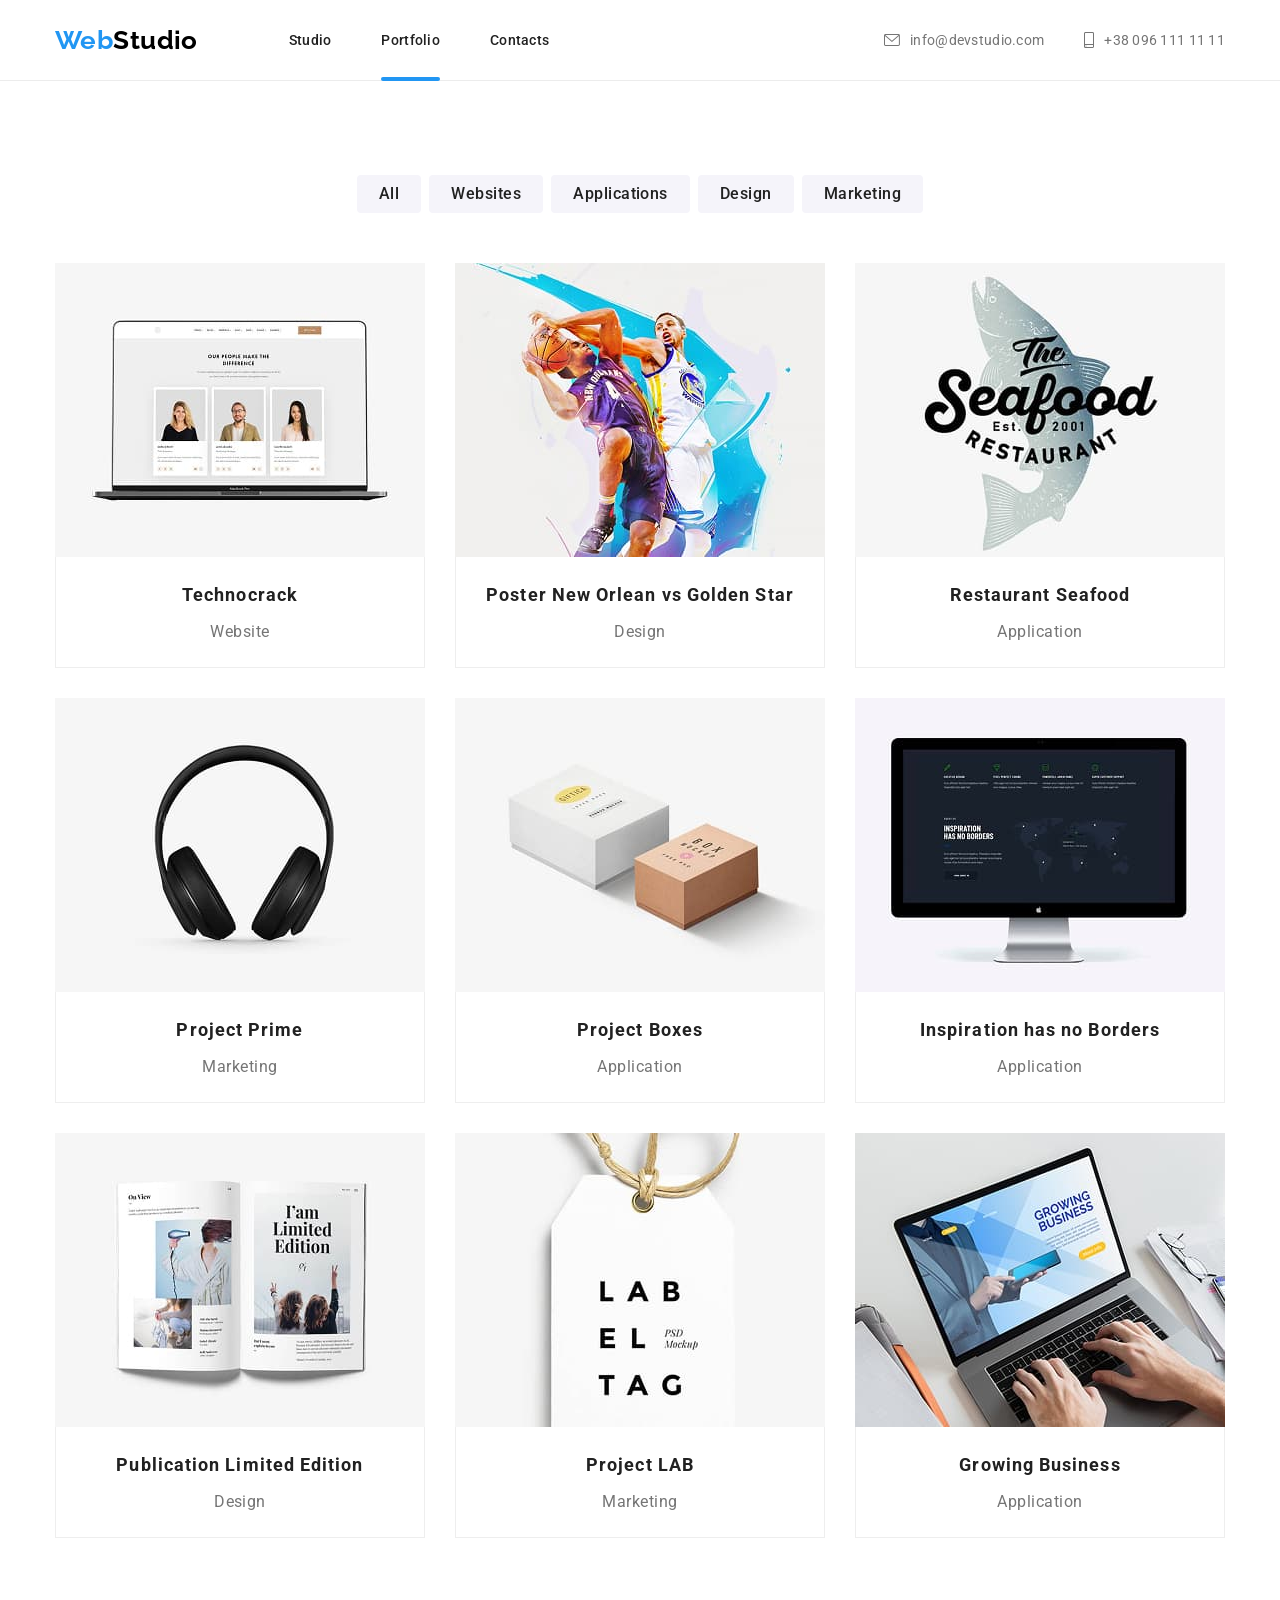
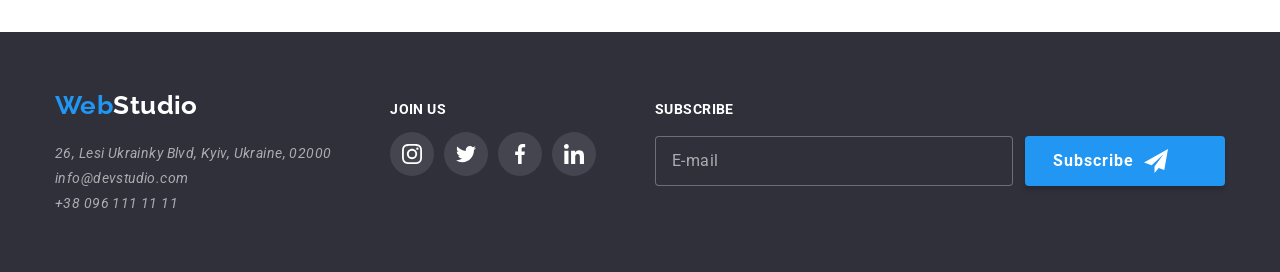
==== commit de692821: "css to sass" ====
--- a/portfolio.html
+++ b/portfolio.html
@@ -14,50 +14,51 @@
       rel="stylesheet"
       href="https://cdnjs.cloudflare.com/ajax/libs/modern-normalize/3.0.1/modern-normalize.min.css"
     />
-    <link rel="stylesheet" href="./css/common.css" />
-    <link rel="stylesheet" href="./css/header.css" />
-    <link rel="stylesheet" href="./css/portfolio.css" />
-    <link rel="stylesheet" href="./css/footer.css" />
-    <link rel="stylesheet" href="./css/social.css" />
+    <link rel="stylesheet" href="./css/main.min.css" />
   </head>
-  <body>
+  <body data-body>
     <!-- header -->
 
     <header>
-      <div class="container header-flex">
-        <nav class="site-nav">
+      <div class="container header--layout">
+        <nav class="main-nav">
           <a class="logo" href="./index.html"
-            ><span class="logo-accent">Web</span>Studio</a
+            ><span class="logo--accent">Web</span>Studio</a
           >
 
-          <ul class="site-nav-list no-list-style">
-            <li class="site-nav-list-item">
-              <a class="site-nav-link" href="./index.html">Studio</a>
-            </li>
-            <li class="site-nav-list-item">
-              <a class="site-nav-link current-page" href="./portfolio.html"
+          <ul class="main-nav__list">
+            <li class="main-nav__item">
+              <a class="main-nav__link" href="./index.html">Studio</a>
+            </li>
+            <li class="main-nav__item">
+              <a
+                class="main-nav__link main-nav__link--current-page"
+                href="./portfolio.html"
                 >Portfolio</a
               >
             </li>
-            <li class="site-nav-list-item">
-              <a class="site-nav-link" href="#">Contacts</a>
+            <li class="main-nav__item">
+              <a class="main-nav__link" href="#">Contacts</a>
             </li>
           </ul>
         </nav>
 
-        <ul class="contacts-list no-list-style">
-          <li class="contacts-list-item">
-            <a class="contacts-list-link" href="mailto:info@devstudio.com">
-              <svg class="contacts-list-icon" width="16" height="12">
+        <ul class="header-contacts-list">
+          <li class="header-contacts-list__item">
+            <a
+              class="header-contacts-list__link"
+              href="mailto:info@devstudio.com"
+            >
+              <svg class="header-contacts-list__icon" width="16" height="16">
                 <use href="./images/svg/sprite.svg#envelope"></use>
               </svg>
               info@devstudio.com</a
             >
           </li>
 
-          <li class="contacts-list-item">
-            <a class="contacts-list-link" href="tel:+380961111111">
-              <svg class="contacts-list-icon" width="10" height="16">
+          <li class="header-contacts-list__item">
+            <a class="header-contacts-list__link" href="tel:+380961111111">
+              <svg class="header-contacts-list__icon" width="10" height="16">
                 <use href="./images/svg/sprite.svg#smartphone"></use>
               </svg>
               +38 096 111 11 11</a
@@ -73,7 +74,7 @@
       <section class="section">
         <div class="container">
           <h1 class="visually-hidden">Portfolio</h1>
-          <ul class="filter no-list-style">
+          <ul class="filter">
             <li><button class="btn filter-btn" type="button">All</button></li>
             <li>
               <button class="btn filter-btn" type="button">Websites</button>
@@ -89,228 +90,234 @@
             </li>
           </ul>
 
-          <ul class="portfolio-list no-list-style">
-            <li>
-              <a href="#" class="portfolio-link">
-                <article class="product-card">
-                  <div class="product-card-overlay">
+          <ul class="portfolio-list">
+            <li>
+              <a href="#" class="portfolio-link">
+                <article class="product-card">
+                  <div class="product-card__overlay">
                     <img
                       src="./images/portfolio/technocrack.jpg"
                       alt="website technocrack"
                       width="370"
                       height="294"
                     />
-                    <p class="product-overlay-text">
-                      Lorem ipsum dolor, sit amet consectetur adipisicing elit.
-                      Dolore exercitationem necessitatibus accusamus sapiente
-                      id? Esse voluptatibus molestias asperiores facilis. Veniam
-                      magnam impedit quae voluptas quos consectetur quisquam
-                      explicabo excepturi temporibus?
-                    </p>
-                  </div>
-                  <div class="card-descr-group">
-                    <h2 class="card-title">Technocrack</h2>
-                    <p class="card-descr">Website</p>
-                  </div>
-                </article>
-              </a>
-            </li>
-            <li>
-              <a href="#" class="portfolio-link">
-                <article class="product-card">
-                  <div class="product-card-overlay">
+                    <p class="product-card__overlay-text">
+                      Lorem ipsum dolor, sit amet consectetur adipisicing elit.
+                      Dolore exercitationem necessitatibus accusamus sapiente
+                      id? Esse voluptatibus molestias asperiores facilis. Veniam
+                      magnam impedit quae voluptas quos consectetur quisquam
+                      explicabo excepturi temporibus?
+                    </p>
+                  </div>
+                  <div class="product-card__meta">
+                    <h2 class="product-card__title">Technocrack</h2>
+                    <p class="product-card__descr">Website</p>
+                  </div>
+                </article>
+              </a>
+            </li>
+            <li>
+              <a href="#" class="portfolio-link">
+                <article class="product-card">
+                  <div class="product-card__overlay">
                     <img
                       src="./images/portfolio/basketball.jpg"
                       alt="2 basketball players"
                       width="370"
                       height="294"
                     />
-                    <p class="product-overlay-text">
-                      Lorem ipsum dolor, sit amet consectetur adipisicing elit.
-                      Dolore exercitationem necessitatibus accusamus sapiente
-                      id? Esse voluptatibus molestias asperiores facilis. Veniam
-                      magnam impedit quae voluptas quos consectetur quisquam
-                      explicabo excepturi temporibus?
-                    </p>
-                  </div>
-                  <div class="card-descr-group">
-                    <h2 class="card-title">Poster New Orlean vs Golden Star</h2>
-                    <p class="card-descr">Design</p>
-                  </div>
-                </article>
-              </a>
-            </li>
-            <li>
-              <a href="#" class="portfolio-link">
-                <article class="product-card">
-                  <div class="product-card-overlay">
+                    <p class="product-card__overlay-text">
+                      Lorem ipsum dolor, sit amet consectetur adipisicing elit.
+                      Dolore exercitationem necessitatibus accusamus sapiente
+                      id? Esse voluptatibus molestias asperiores facilis. Veniam
+                      magnam impedit quae voluptas quos consectetur quisquam
+                      explicabo excepturi temporibus?
+                    </p>
+                  </div>
+                  <div class="product-card__meta">
+                    <h2 class="product-card__title">
+                      Poster New Orlean vs Golden Star
+                    </h2>
+                    <p class="product-card__descr">Design</p>
+                  </div>
+                </article>
+              </a>
+            </li>
+            <li>
+              <a href="#" class="portfolio-link">
+                <article class="product-card">
+                  <div class="product-card__overlay">
                     <img
                       src="./images/portfolio/seafood.jpg"
                       alt="seafood restaurant logo"
                       width="370"
                       height="294"
                     />
-                    <p class="product-overlay-text">
-                      Lorem ipsum dolor, sit amet consectetur adipisicing elit.
-                      Dolore exercitationem necessitatibus accusamus sapiente
-                      id? Esse voluptatibus molestias asperiores facilis. Veniam
-                      magnam impedit quae voluptas quos consectetur quisquam
-                      explicabo excepturi temporibus?
-                    </p>
-                  </div>
-                  <div class="card-descr-group">
-                    <h2 class="card-title">Restaurant Seafood</h2>
-                    <p class="card-descr">Application</p>
-                  </div>
-                </article>
-              </a>
-            </li>
-            <li>
-              <a href="#" class="portfolio-link">
-                <article class="product-card">
-                  <div class="product-card-overlay">
+                    <p class="product-card__overlay-text">
+                      Lorem ipsum dolor, sit amet consectetur adipisicing elit.
+                      Dolore exercitationem necessitatibus accusamus sapiente
+                      id? Esse voluptatibus molestias asperiores facilis. Veniam
+                      magnam impedit quae voluptas quos consectetur quisquam
+                      explicabo excepturi temporibus?
+                    </p>
+                  </div>
+                  <div class="product-card__meta">
+                    <h2 class="product-card__title">Restaurant Seafood</h2>
+                    <p class="product-card__descr">Application</p>
+                  </div>
+                </article>
+              </a>
+            </li>
+            <li>
+              <a href="#" class="portfolio-link">
+                <article class="product-card">
+                  <div class="product-card__overlay">
                     <img
                       src="./images/portfolio/project-prime.jpg"
                       alt="headphones"
                       width="370"
                       height="294"
                     />
-                    <p class="product-overlay-text">
-                      Lorem ipsum dolor, sit amet consectetur adipisicing elit.
-                      Dolore exercitationem necessitatibus accusamus sapiente
-                      id? Esse voluptatibus molestias asperiores facilis. Veniam
-                      magnam impedit quae voluptas quos consectetur quisquam
-                      explicabo excepturi temporibus?
-                    </p>
-                  </div>
-                  <div class="card-descr-group">
-                    <h2 class="card-title">Project Prime</h2>
-                    <p class="card-descr">Marketing</p>
-                  </div>
-                </article>
-              </a>
-            </li>
-            <li>
-              <a href="#" class="portfolio-link">
-                <article class="product-card">
-                  <div class="product-card-overlay">
+                    <p class="product-card__overlay-text">
+                      Lorem ipsum dolor, sit amet consectetur adipisicing elit.
+                      Dolore exercitationem necessitatibus accusamus sapiente
+                      id? Esse voluptatibus molestias asperiores facilis. Veniam
+                      magnam impedit quae voluptas quos consectetur quisquam
+                      explicabo excepturi temporibus?
+                    </p>
+                  </div>
+                  <div class="product-card__meta">
+                    <h2 class="product-card__title">Project Prime</h2>
+                    <p class="product-card__descr">Marketing</p>
+                  </div>
+                </article>
+              </a>
+            </li>
+            <li>
+              <a href="#" class="portfolio-link">
+                <article class="product-card">
+                  <div class="product-card__overlay">
                     <img
                       src="./images/portfolio/project-boxes.jpg"
                       alt="2 boxes"
                       width="370"
                       height="294"
                     />
-                    <p class="product-overlay-text">
-                      Lorem ipsum dolor, sit amet consectetur adipisicing elit.
-                      Dolore exercitationem necessitatibus accusamus sapiente
-                      id? Esse voluptatibus molestias asperiores facilis. Veniam
-                      magnam impedit quae voluptas quos consectetur quisquam
-                      explicabo excepturi temporibus?
-                    </p>
-                  </div>
-                  <div class="card-descr-group">
-                    <h2 class="card-title">Project Boxes</h2>
-                    <p class="card-descr">Application</p>
-                  </div>
-                </article>
-              </a>
-            </li>
-            <li>
-              <a href="#" class="portfolio-link">
-                <article class="product-card">
-                  <div class="product-card-overlay">
+                    <p class="product-card__overlay-text">
+                      Lorem ipsum dolor, sit amet consectetur adipisicing elit.
+                      Dolore exercitationem necessitatibus accusamus sapiente
+                      id? Esse voluptatibus molestias asperiores facilis. Veniam
+                      magnam impedit quae voluptas quos consectetur quisquam
+                      explicabo excepturi temporibus?
+                    </p>
+                  </div>
+                  <div class="product-card__meta">
+                    <h2 class="product-card__title">Project Boxes</h2>
+                    <p class="product-card__descr">Application</p>
+                  </div>
+                </article>
+              </a>
+            </li>
+            <li>
+              <a href="#" class="portfolio-link">
+                <article class="product-card">
+                  <div class="product-card__overlay">
                     <img
                       src="./images/portfolio/Inspiration-has-no-borders.jpg"
                       alt="monitor"
                       width="370"
                       height="294"
                     />
-                    <p class="product-overlay-text">
-                      Lorem ipsum dolor, sit amet consectetur adipisicing elit.
-                      Dolore exercitationem necessitatibus accusamus sapiente
-                      id? Esse voluptatibus molestias asperiores facilis. Veniam
-                      magnam impedit quae voluptas quos consectetur quisquam
-                      explicabo excepturi temporibus?
-                    </p>
-                  </div>
-                  <div class="card-descr-group">
-                    <h2 class="card-title">Inspiration has no Borders</h2>
-                    <p class="card-descr">Application</p>
-                  </div>
-                </article>
-              </a>
-            </li>
-            <li>
-              <a href="#" class="portfolio-link">
-                <article class="product-card">
-                  <div class="product-card-overlay">
+                    <p class="product-card__overlay-text">
+                      Lorem ipsum dolor, sit amet consectetur adipisicing elit.
+                      Dolore exercitationem necessitatibus accusamus sapiente
+                      id? Esse voluptatibus molestias asperiores facilis. Veniam
+                      magnam impedit quae voluptas quos consectetur quisquam
+                      explicabo excepturi temporibus?
+                    </p>
+                  </div>
+                  <div class="product-card__meta">
+                    <h2 class="product-card__title">
+                      Inspiration has no Borders
+                    </h2>
+                    <p class="product-card__descr">Application</p>
+                  </div>
+                </article>
+              </a>
+            </li>
+            <li>
+              <a href="#" class="portfolio-link">
+                <article class="product-card">
+                  <div class="product-card__overlay">
                     <img
                       src="./images/portfolio/book.jpg"
                       alt="book"
                       width="370"
                       height="294"
                     />
-                    <p class="product-overlay-text">
-                      Lorem ipsum dolor, sit amet consectetur adipisicing elit.
-                      Dolore exercitationem necessitatibus accusamus sapiente
-                      id? Esse voluptatibus molestias asperiores facilis. Veniam
-                      magnam impedit quae voluptas quos consectetur quisquam
-                      explicabo excepturi temporibus?
-                    </p>
-                  </div>
-                  <div class="card-descr-group">
-                    <h2 class="card-title">Publication Limited Edition</h2>
-                    <p class="card-descr">Design</p>
-                  </div>
-                </article>
-              </a>
-            </li>
-            <li>
-              <a href="#" class="portfolio-link">
-                <article class="product-card">
-                  <div class="product-card-overlay">
+                    <p class="product-card__overlay-text">
+                      Lorem ipsum dolor, sit amet consectetur adipisicing elit.
+                      Dolore exercitationem necessitatibus accusamus sapiente
+                      id? Esse voluptatibus molestias asperiores facilis. Veniam
+                      magnam impedit quae voluptas quos consectetur quisquam
+                      explicabo excepturi temporibus?
+                    </p>
+                  </div>
+                  <div class="product-card__meta">
+                    <h2 class="product-card__title">
+                      Publication Limited Edition
+                    </h2>
+                    <p class="product-card__descr">Design</p>
+                  </div>
+                </article>
+              </a>
+            </li>
+            <li>
+              <a href="#" class="portfolio-link">
+                <article class="product-card">
+                  <div class="product-card__overlay">
                     <img
                       src="./images/portfolio/project-lab.jpg"
                       alt="lable"
                       width="370"
                       height="294"
                     />
-                    <p class="product-overlay-text">
-                      Lorem ipsum dolor, sit amet consectetur adipisicing elit.
-                      Dolore exercitationem necessitatibus accusamus sapiente
-                      id? Esse voluptatibus molestias asperiores facilis. Veniam
-                      magnam impedit quae voluptas quos consectetur quisquam
-                      explicabo excepturi temporibus?
-                    </p>
-                  </div>
-                  <div class="card-descr-group">
-                    <h2 class="card-title">Project LAB</h2>
-                    <p class="card-descr">Marketing</p>
-                  </div>
-                </article>
-              </a>
-            </li>
-            <li>
-              <a href="#" class="portfolio-link">
-                <article class="product-card">
-                  <div class="product-card-overlay">
+                    <p class="product-card__overlay-text">
+                      Lorem ipsum dolor, sit amet consectetur adipisicing elit.
+                      Dolore exercitationem necessitatibus accusamus sapiente
+                      id? Esse voluptatibus molestias asperiores facilis. Veniam
+                      magnam impedit quae voluptas quos consectetur quisquam
+                      explicabo excepturi temporibus?
+                    </p>
+                  </div>
+                  <div class="product-card__meta">
+                    <h2 class="product-card__title">Project LAB</h2>
+                    <p class="product-card__descr">Marketing</p>
+                  </div>
+                </article>
+              </a>
+            </li>
+            <li>
+              <a href="#" class="portfolio-link">
+                <article class="product-card">
+                  <div class="product-card__overlay">
                     <img
                       src="./images/portfolio/desktop-app.jpg"
                       alt="typing hands on laptop keyboard"
                       width="370"
                       height="294"
                     />
-                    <p class="product-overlay-text">
-                      Lorem ipsum dolor, sit amet consectetur adipisicing elit.
-                      Dolore exercitationem necessitatibus accusamus sapiente
-                      id? Esse voluptatibus molestias asperiores facilis. Veniam
-                      magnam impedit quae voluptas quos consectetur quisquam
-                      explicabo excepturi temporibus?
-                    </p>
-                  </div>
-                  <div class="card-descr-group">
-                    <h2 class="card-title">Growing Business</h2>
-                    <p class="card-descr">Application</p>
+                    <p class="product-card__overlay-text">
+                      Lorem ipsum dolor, sit amet consectetur adipisicing elit.
+                      Dolore exercitationem necessitatibus accusamus sapiente
+                      id? Esse voluptatibus molestias asperiores facilis. Veniam
+                      magnam impedit quae voluptas quos consectetur quisquam
+                      explicabo excepturi temporibus?
+                    </p>
+                  </div>
+                  <div class="product-card__meta">
+                    <h2 class="product-card__title">Growing Business</h2>
+                    <p class="product-card__descr">Application</p>
                   </div>
                 </article>
               </a>
@@ -323,10 +330,10 @@
     <!-- Footer -->
 
     <footer class="footer">
-      <div class="container footer-flex">
+      <div class="container footer--layout">
         <div class="footer-address-group">
-          <a class="logo" href="./index.html"
-            ><span class="logo-accent">Web</span>Studio</a
+          <a class="logo logo--reversed" href="./index.html"
+            ><span class="logo--accent">Web</span>Studio</a
           >
           <address class="address">
             <a
@@ -345,49 +352,51 @@
         </div>
 
         <section>
-          <h2 class="join-us-title">JOIN US</h2>
-
-          <ul class="social-list footer-social-list no-list-style">
+          <h2 class="join-us__title">JOIN US</h2>
+
+          <ul class="social-list footer__social--list">
             <li class="social-list-item">
               <a
-                class="social-link footer-social-link-color"
+                class="social-list__link social-list__link--reversed"
                 href="https://instagram.com"
                 aria-label="instagram link"
               >
-                <svg class="social-icon" width="20" height="20">
+                <svg class="social-list__icon" width="20" height="20">
                   <use href="./images/svg/sprite.svg#instagram"></use>
                 </svg>
               </a>
             </li>
             <li class="social-list-item">
               <a
-                class="social-link footer-social-link-color"
+                class="social-list__link social-list__link--reversed"
                 href="https://twitter.com"
                 aria-label="twitter link"
               >
-                <svg class="social-icon" width="20" height="20">
+                <svg class="social-list__icon" width="20" height="20">
                   <use href="./images/svg/sprite.svg#twitter"></use>
                 </svg>
               </a>
             </li>
             <li class="social-list-item">
               <a
-                class="social-link footer-social-link-color"
+                class="social-list__link social-list__link--reversed"
                 href="https://www.facebook.com/"
                 aria-label="facebook link"
               >
-                <svg class="social-icon" width="20" height="20">
+                <svg class="social-list__icon" width="20" height="20">
                   <use href="./images/svg/sprite.svg#facebook"></use>
                 </svg>
               </a>
             </li>
             <li class="social-list-item">
               <a
-                class="social-link footer-social-link-color"
-                href="https://www.linkedin.com/"
+                class="social-list__link social-list__link--reversed"
+                href="https://www.linkedi  display: flex;
+  flex-wrap: wrap;
+  justify-content: center;n.com/"
                 aria-label="linkedin link"
               >
-                <svg class="social-icon" width="20" height="20">
+                <svg class="social-list__icon" width="20" height="20">
                   <use href="./images/svg/sprite.svg#linkedin"></use>
                 </svg>
               </a>
@@ -398,23 +407,25 @@
         <section>
           <b class="visually-hidden">Subscribe</b>
           <form class="subscribe-form">
-            <div class="subscribe-form-field" role="group">
-              <label for="subscribe" class="subscribe-label"> SUBSCRIBE </label>
+            <div class="subscribe-form__field" role="group">
+              <label for="subscribe" class="subscribe-form__label">
+                SUBSCRIBE
+              </label>
 
               <input
                 type="email"
                 name="email"
-                class="subscribe-input"
+                class="subscribe-form__input"
                 id="subscribe"
                 placeholder="E-mail"
                 required
               />
             </div>
 
-            <button type="submit" class="btn main-btn subscribe-btn">
+            <button type="submit" class="btn main-btn subscribe__btn">
               Subscribe
 
-              <svg class="subscribe-icon" width="24" height="24">
+              <svg class="subscribe__icon" width="24" height="24">
                 <use href="./images/svg/sprite.svg#send"></use>
               </svg>
             </button>
--- a/css/main.min.css
+++ b/css/main.min.css
@@ -0,0 +1 @@
+body{font-family:"Roboto",sans-serif;font-weight:400;font-size:14px;line-height:1;letter-spacing:.03em;color:#212121;background-color:#fff}img{display:block;max-width:100%;height:auto}a:link,a:visited,a:hover,a:active{text-decoration:none}p{margin:0}h1,h2,h3,h4,h5,h6{margin:0;padding:0}.portfolio-list,.filter,.clients-list,.social-list,.team-list,.our-field__list,.features__list,.main-nav__list,.header-contacts-list{margin:0;padding:0;list-style:none}.portfolio-list,.filter,.clients-list,.social-list,.team-list,.our-field__list,.features__list,.subscribe__btn,.subscribe-form__field,.subscribe-form,.footer--layout,.main-nav__list,.header-contacts-list__link,.header-contacts-list{display:flex;flex-wrap:wrap;align-items:center}.team-section__title,.our-field__title{margin-bottom:50px;text-align:center;font-weight:700;font-size:36px;line-height:1}.visually-hidden{position:absolute;width:0;height:0;margin:-1px;border:0;padding:0;white-space:nowrap;clip-path:inset(100%);clip:rect(0 0 0 0);overflow:hidden}.container{max-width:1200px;padding:0 15px;margin:0 auto}.section{padding:94px 0}header{border-bottom:1px solid #ececec}.header--layout{display:flex;flex-wrap:wrap;justify-content:space-between}.header-contacts-list{gap:40px}.header-contacts-list__link:hover,.header-contacts-list__link:focus{color:#2196f3}.header-contacts-list__link{gap:10px;padding:32px 0;letter-spacing:.02em;color:#757575;transition:color 250ms cubic-bezier(0.4, 0, 0.2, 1)}.header-contacts-list__icon{fill:currentColor}.logo{padding:27px 0;font-family:"Raleway",sans-serif;font-weight:700;font-size:26px;line-height:1;color:#000}.logo--accent{color:#2196f3}.logo--reversed{padding:0;color:#fff}.main-nav{display:flex;flex-wrap:wrap;gap:91px;max-width:1200px}.main-nav__list{gap:50px}.main-nav__list,.contacts__link{font-weight:500}.main-nav__link{position:relative;display:inline-block;padding:32px 0;letter-spacing:.02em;color:#212121;transition:color 250ms cubic-bezier(0.4, 0, 0.2, 1)}.main-nav__link:hover,.main-nav__link:focus{color:#2196f3}.main-nav__link--current-page::after{position:absolute;bottom:-2px;left:0;display:block;content:"";width:100%;height:4px;border:none;border-radius:2px;background-color:#2196f3}.btn{border:none;border-radius:4px;font-size:16px;cursor:pointer}.btn--centered{display:block;margin:0 auto}.main-btn{min-width:200px;padding:10px 55px;background-color:#2196f3;color:#fff;font-weight:700;line-height:1.88;letter-spacing:.06em;box-shadow:0px 4px 4px 0px rgba(0,0,0,.15)}.filter-btn{padding:6px 22px;font-weight:500;line-height:1.63;letter-spacing:.03em;color:#212121;background-color:#f5f4fa;transition:background-color 250ms cubic-bezier(0.4, 0, 0.2, 1),color 250ms cubic-bezier(0.4, 0, 0.2, 1),box-shadow 250ms cubic-bezier(0.4, 0, 0.2, 1)}.filter-btn:hover,.filter-btn:focus{cursor:pointer;color:#fff;background-color:#2196f3;box-shadow:0px 3px 1px 0px rgba(0,0,0,.12)}.footer{padding:60px 0;background-color:#2f303a}.footer__social--list{margin-top:20px}.footer--layout{justify-content:space-between;align-items:baseline}.address{margin-top:28px}.address-link{display:block;line-height:1.14;color:hsla(0,0%,100%,.6);transition:250ms cubic-bezier(0.4, 0, 0.2, 1)}.address-link:not(:first-child){margin-top:9px}.address-link:hover,.address-link:focus{color:#fff}.join-us__title{font-weight:700;font-size:14px;color:#fff}.subscribe-form{justify-content:flex-end;align-items:flex-end;gap:12px;width:100%}.subscribe-form__field{flex-direction:column;align-items:flex-start;gap:20px}.subscribe-form__label{font-weight:700;color:#fff}.subscribe-form__input{width:358px;padding:14px 16px;border:1px solid hsla(0,0%,100%,.3);border-radius:4px;font-size:16px;line-height:1.25;letter-spacing:.03em;color:#fff;background-color:#2f303a;transition:border 250ms cubic-bezier(0.4, 0, 0.2, 1)}.subscribe-form__input::-moz-placeholder{color:hsla(0,0%,100%,.6)}.subscribe-form__input::placeholder{color:hsla(0,0%,100%,.6)}.subscribe-form__input .subscribe-form__input:focus-visible{outline:1px solid #2196f3;border:1px solid #2196f3}.subscribe__btn{gap:10px;padding:10px 28px}.subscribe__icon{fill:#fff}.backdrop{position:fixed;top:50%;left:50%;width:100%;height:100%;transform:translate(-50%, -50%) scale(1);opacity:1;overflow:hidden;pointer-events:all;background-color:rgba(0,0,0,.2);transition:opacity 250ms cubic-bezier(0.4, 0, 0.2, 1),transform 250ms cubic-bezier(0.4, 0, 0.2, 1)}.backdrop.is-hidden{opacity:0;pointer-events:none;transform:translate(-50%, -50%) scale(0)}.modal{position:absolute;top:50%;left:50%;transform:translate(-50%, -50%);width:528px;max-height:581px;padding:40px;border-radius:4px;background-color:#fff}.modal__close-btn{position:absolute;top:8px;right:8px;width:30px;height:30px;border:1px solid rgba(0,0,0,.1);border-radius:50%;transition:color 250ms cubic-bezier(0.4, 0, 0.2, 1),border-color 250ms cubic-bezier(0.4, 0, 0.2, 1);cursor:pointer;background-color:#fff}.modal__close-btn:hover,.modal__close-btn:focus{border-color:#2196f3;color:#2196f3}.modal__title{font-weight:700;font-size:20px;text-align:center}.close-icon{position:absolute;top:50%;left:50%;transform:translate(-50%, -50%)}.modal__close-btn:hover .close-icon,.modal__close-btn:focus .close-icon{fill:currentColor}.contact-form{margin-top:30px}.contact-form__group{position:relative}.contact-form__group--margin-top{margin-top:28px}.contact-form__input{width:100%;padding:11px 42px;border:1px solid rgba(33,33,33,.2);border-radius:4px;color:#212121}.contact-form__input:focus-visible{outline:1px solid #2196f3}.contact-form__text-area{height:120px;resize:none}.contact-form__icon,.contact-form__label{position:absolute;top:50%;left:12px;transform:translateY(-50%);fill:#212121}.contact-form__input:focus-visible+.contact-form__icon,.contact-form__input:focus-visible+.contact-form__label{fill:#2196f3}.contact-form__label{left:42px;font-family:Roboto;font-weight:400;font-size:12px;line-height:1;letter-spacing:.01em;color:#757575;transition:transform 250ms cubic-bezier(0.4, 0, 0.2, 1);transform:translateY(-50%)}.contact-form__input:not(:-moz-placeholder)~.contact-form__label{transform:translate3d(-30px, -40px, 0)}.contact-form__input:focus-visible~.contact-form__label,.contact-form__input:not(:placeholder-shown)~.contact-form__label{transform:translate3d(-30px, -40px, 0)}.contact-form__text-area-icon,.contact-form__text-area-label{top:11px;transform:translateY(0)}.contact-form__text-area-label{top:13px}.contact-form__input:not(:-moz-placeholder)~.contact-form__text-area-label{transform:translate3d(-30px, -32px, 0)}.contact-form__input:focus-visible~.contact-form__text-area-label,.contact-form__input:not(:placeholder-shown)~.contact-form__text-area-label{transform:translate3d(-30px, -32px, 0)}.license{position:relative}.license__icon,.license__check{position:absolute;top:50%;left:13px;transform:translateY(-50%);opacity:0;pointer-events:none;transition:opacity 250ms cubic-bezier(0.4, 0, 0.2, 1)}.license__check:checked+.license__icon,.license__check:checked+.license__check{opacity:1}.license__check{-webkit-appearance:none;-moz-appearance:none;appearance:none;width:16px;height:16px;border:2px solid #212121;border-radius:2px;opacity:1;transition:opacity 250ms cubic-bezier(0.4, 0, 0.2, 1)}.license__check:checked{opacity:0}.license__link{color:#2196f3}.license .license__link{text-decoration:underline}.license__label{display:block;margin-top:20px;text-align:center}.contact-form__btn{margin-top:30px}.hero{text-align:center}.hero__section{padding:200px 0}.hero__bcg-img{max-width:1600px;max-height:600px;margin:0 auto;background-image:linear-gradient(to right, rgba(47, 48, 58, 0.4), rgba(47, 48, 58, 0.4)),url("../../images/hero-bg.jpg");background-repeat:no-repeat;background-size:cover;background-position:center;background-color:#2f303a}.hero-title{margin-bottom:30px;font-weight:900;font-size:44px;line-height:1.36;letter-spacing:.06em;color:#fff;text-transform:uppercase}.features__list{align-items:baseline;gap:30px}.features-list__item{max-width:calc((100% - 90px)/4);min-width:200px}.features-list__icon-wrapper{padding:25px 100px;border-radius:4px;background-color:#f5f4fa}.features-list__title{padding-top:30px;font-weight:700;font-size:14px;line-height:1}.features-list__descr{margin-top:10px;font-size:14px;line-height:1.71;color:#757575}.our-field__list{gap:30px}.our-field__section{padding-top:0}.our-field__item{position:relative}.our-field__descr{position:absolute;bottom:0;left:0;width:100%;padding-top:27px;padding-bottom:27px;font-weight:700;text-align:center;color:#fff;background-color:rgba(47,48,58,.8)}.team-section{background-color:#f5f4fa}.team-list{gap:30px}.team-card{border-bottom-left-radius:4px;border-bottom-right-radius:4px;text-align:center;font-size:16px;color:#757575;background-color:#fff;box-shadow:0px 2px 1px 0px rgba(0,0,0,.2)}.team-card__thumb{padding:30px 32px}.team-card__title{font-weight:500;font-size:16px;color:#212121}.team-card__text{margin-top:10px}.social-list{flex-wrap:balance;gap:10px;margin-top:16px}.social-list__link{display:block;width:44px;height:44px;padding:12px;border-radius:50%;color:#afb1b8;background-color:#fff;transition:background-color 250ms cubic-bezier(0.4, 0, 0.2, 1),color 250ms cubic-bezier(0.4, 0, 0.2, 1)}.social-list__link:hover,.social-list__link:focus{background-color:#2196f3;color:#fff}.social-list__icon{fill:currentColor}.social-list__link--reversed{color:#fff;background-color:hsla(0,0%,100%,.1)}.clients-title{font-weight:700;font-size:36px;text-align:center;color:#212121}.clients-list{margin-top:50px;gap:27px}.client-list__link{display:block;border:1px solid #afb1b8;border-radius:4px;padding:16px 32px;color:#afb1b8;transition:border-color 250ms cubic-bezier(0.4, 0, 0.2, 1),color 250ms cubic-bezier(0.4, 0, 0.2, 1)}.client-list__link:hover,.client-list__link:focus{color:#2196f3;border-color:#2196f3}.client-list__icon{fill:currentColor}.filter{justify-content:center;gap:8px}.portfolio-list{gap:30px;margin-top:50px}.product-card{max-width:370px;background-color:#fff}.product-card__overlay{position:relative;width:100%;overflow:hidden}.product-card__overlay-text{position:absolute;top:0;left:0;width:100%;height:100%;padding:24px;transform:translate3d(0, 100%, 0);opacity:0;transition:transform 250ms cubic-bezier(0.4, 0, 0.2, 1),opacity 250ms cubic-bezier(0.4, 0, 0.2, 1);font-size:18px;line-height:1.56;color:#fff;background-color:rgba(33,150,243,.9)}.portfolio-link:hover .product-card__overlay-text,.portfolio-link:focus .product-card__overlay-text{transform:translate3d(0, 0, 0);opacity:1}.product-card__meta{padding:20px 24px;border-left:1px solid #eee;border-right:1px solid #eee;border-bottom:1px solid #eee;text-align:center}.product-card__title{font-weight:700;font-size:18px;line-height:2;letter-spacing:.06em;color:#212121}.product-card__descr{padding-top:4px;font-size:16px;line-height:1.88;letter-spacing:.03em;color:#757575}.is-hidden{overflow:hidden;pointer-events:none}/*# sourceMappingURL=main.min.css.map */
